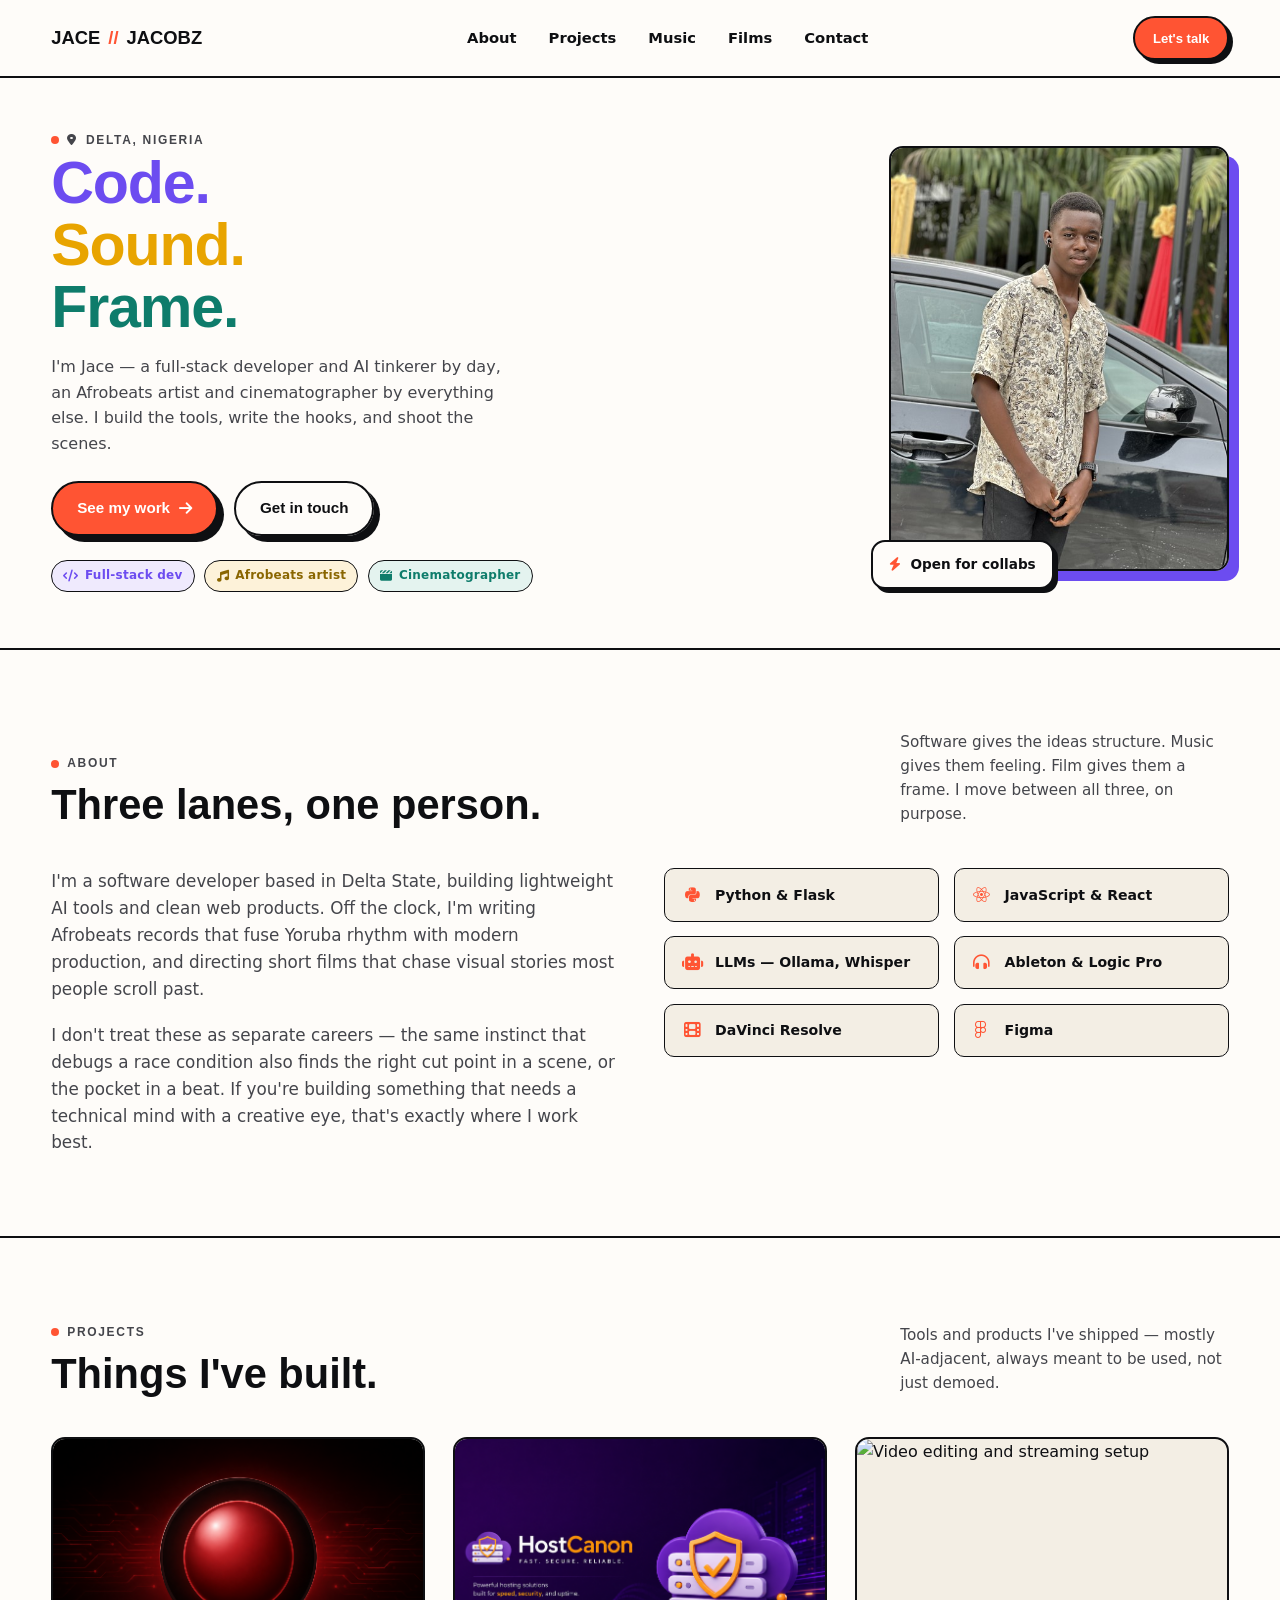
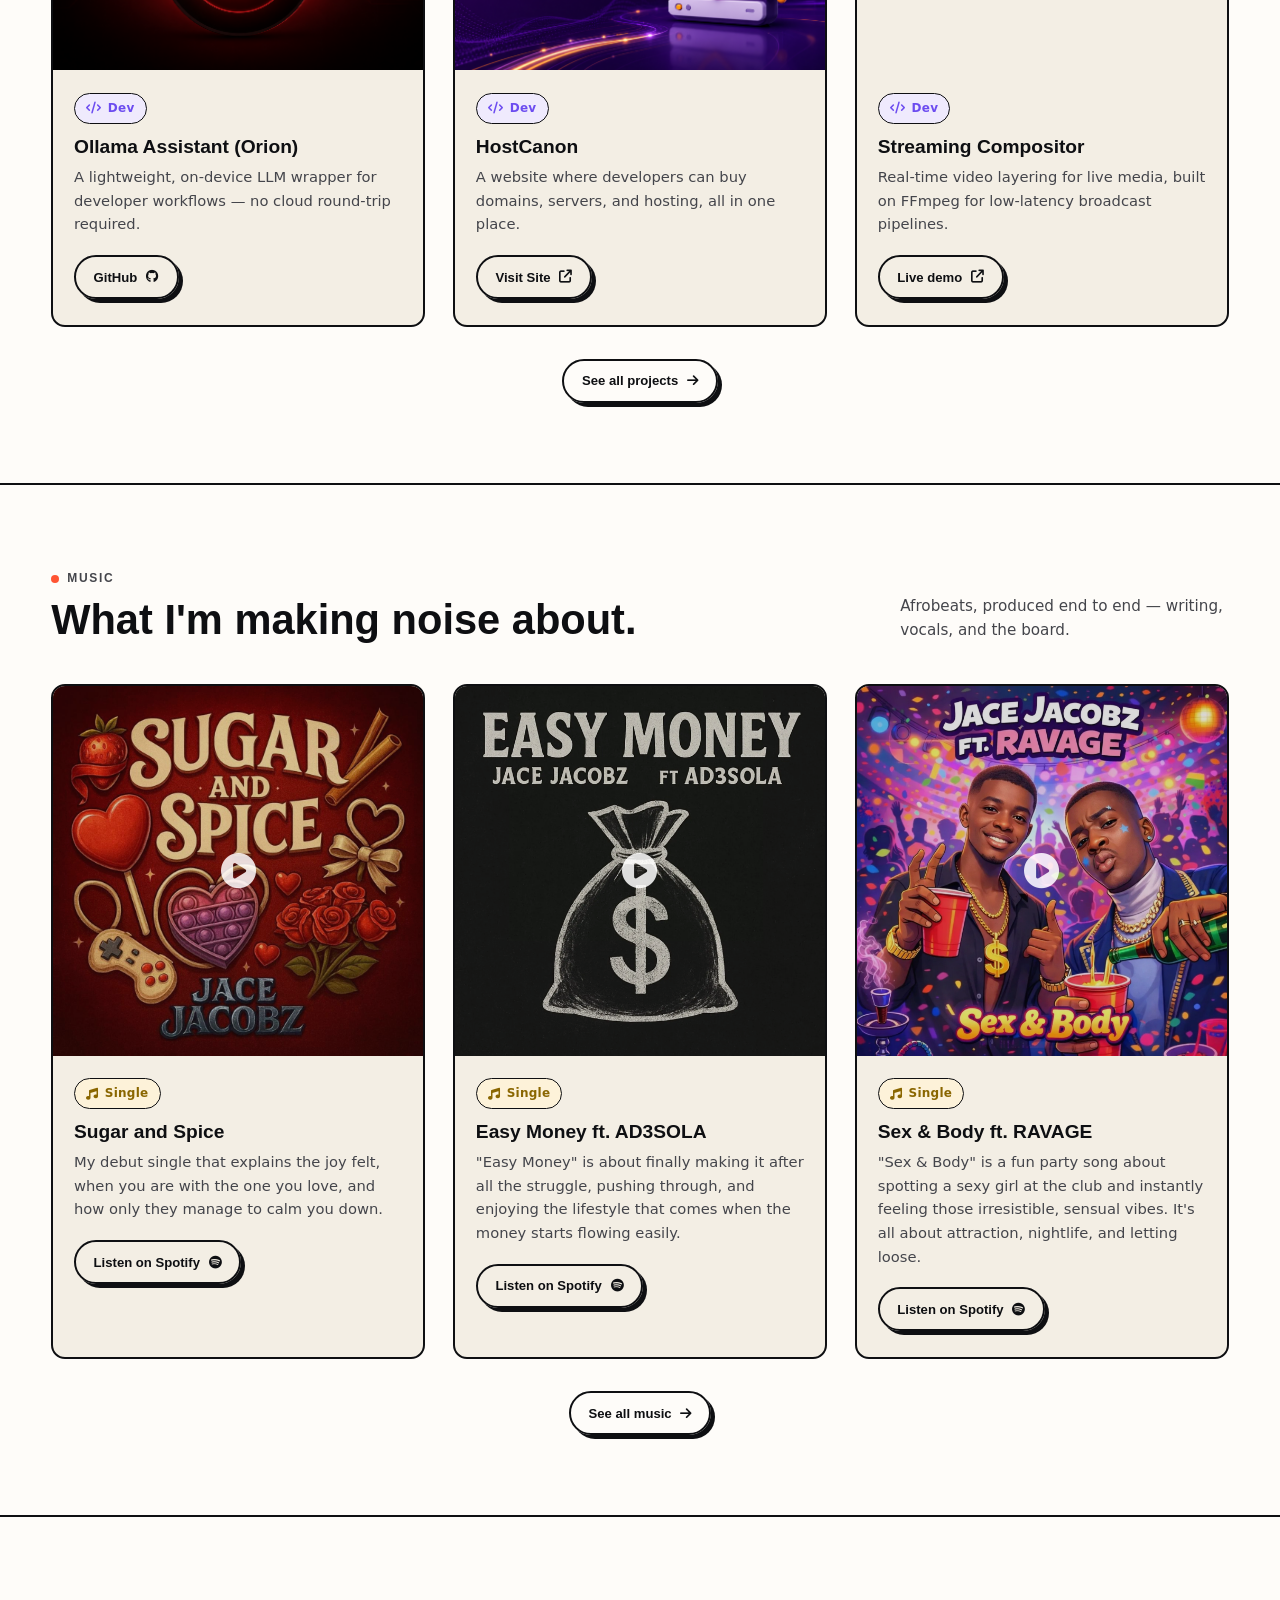
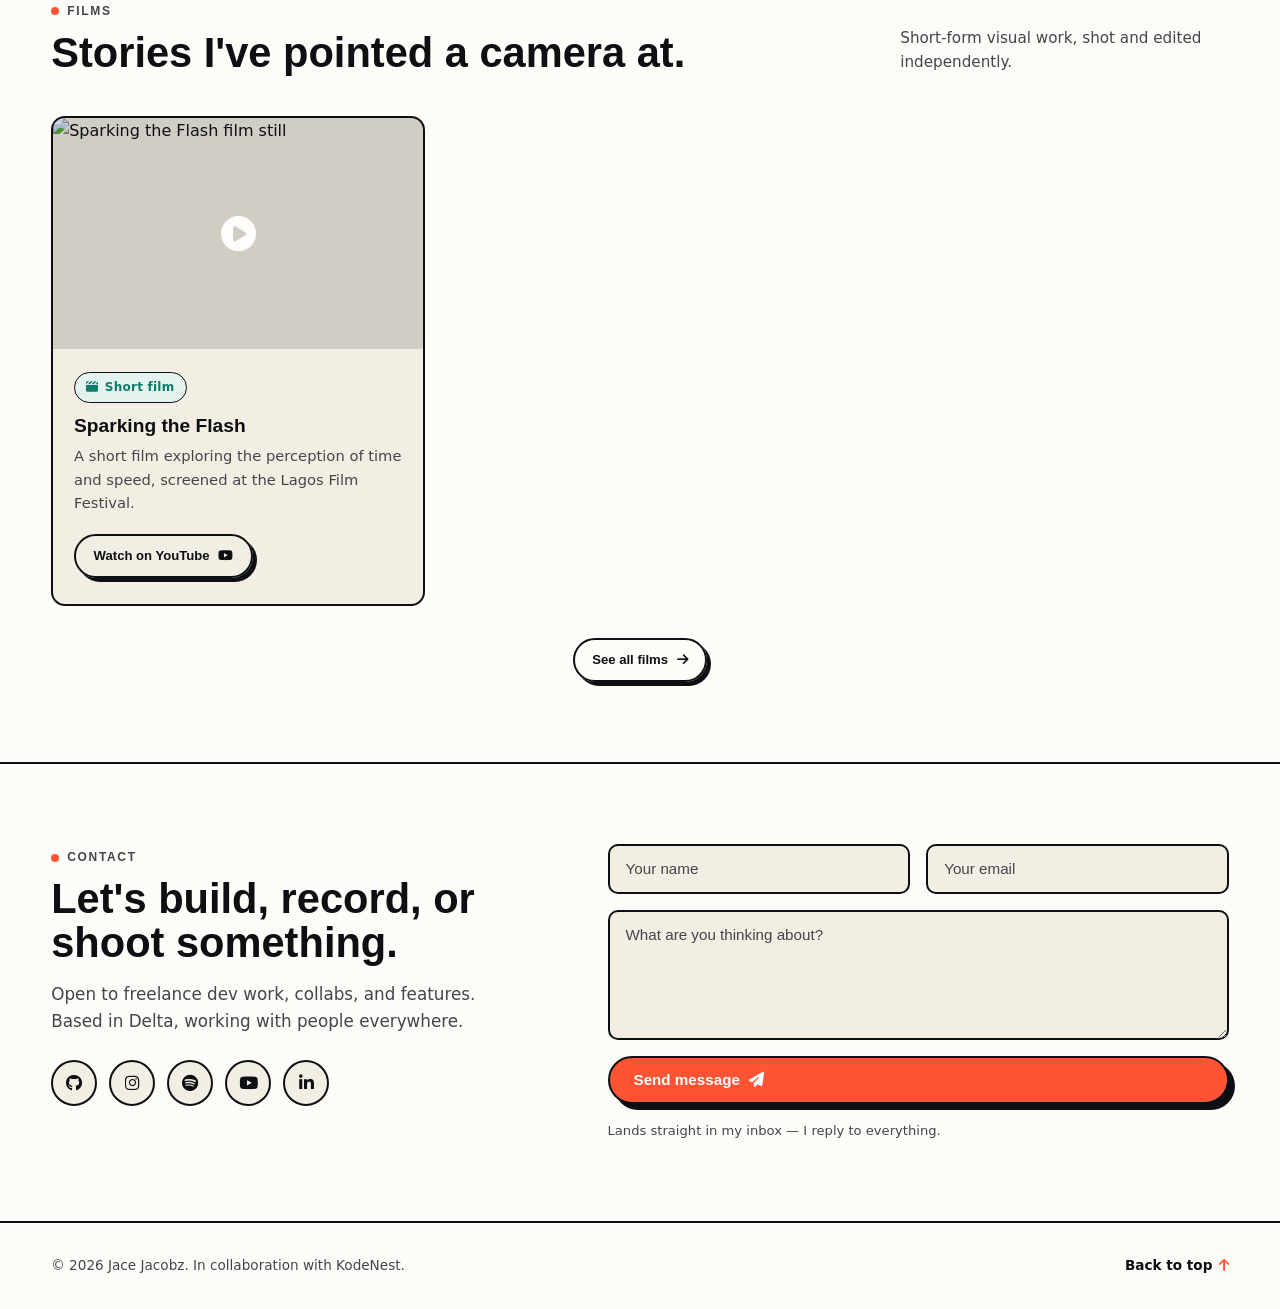
==== index.html @ 5fac1201 "Initial portfolio upload" ====
<!DOCTYPE html>
<html lang="en">
<head>
<meta charset="UTF-8">
<title>Jace Jacobz — Dev. Sound. Frame.</title>
<meta name="viewport" content="width=device-width, initial-scale=1">
<meta name="description" content="Jace Jacobz — full-stack developer, AI tinkerer, Afrobeats artist and cinematographer based in Delta, Nigeria.">

<!-- fav-icon -->
<link rel="shortcut icon" href="assets/images/fav-icon.png" type="image/x-icon">

<!-- Fonts: Clash Display (headlines) + Satoshi (body) — Fontshare -->
<link rel="preconnect" href="https://api.fontshare.com">
<link href="https://api.fontshare.com/v2/css?f[]=clash-display@600,500,700&f[]=satoshi@400,500,700,900&display=swap" rel="stylesheet">

<!-- Font Awesome -->
<link rel="stylesheet" href="https://cdnjs.cloudflare.com/ajax/libs/font-awesome/6.5.2/css/all.min.css">

<!-- Shared site styles -->
<link rel="stylesheet" href="assets/css/style.css">
</head>
<body id="top">

<!-- ============ HEADER ============ -->
<header class="site-header">
  <nav class="nav container">
    <a href="index.html#top" class="logo">JACE<span class="dot">//</span>JACOBZ</a>
    <ul class="nav-links" id="navLinks">
      <li><a href="index.html#about">About</a></li>
      <li><a href="projects.html">Projects</a></li>
      <li><a href="music.html">Music</a></li>
      <li><a href="films.html">Films</a></li>
      <li><a href="index.html#contact">Contact</a></li>
    </ul>
    <div class="nav-cta">
      <a href="index.html#contact" class="btn sm solid-coral">Let's talk</a>
      <button class="menu-toggle" id="menuToggle" aria-label="Toggle navigation" aria-expanded="false">
        <i class="fa-solid fa-bars"></i>
      </button>
    </div>
  </nav>
</header>

<!-- ============ HERO ============ -->
<section id="hero" class="hero">
  <div class="container hero-grid">
    <div class="hero-copy">
      <span class="eyebrow"><i class="fa-solid fa-location-dot"></i> Delta, Nigeria</span>
      <h1 class="hero-title">
        <span class="c1">Code.</span>
        <span class="c2">Sound.</span>
        <span class="c3">Frame.</span>
      </h1>
      <p class="hero-lede">
        I'm Jace — a full-stack developer and AI tinkerer by day, an Afrobeats
        artist and cinematographer by everything else. I build the tools,
        write the hooks, and shoot the scenes.
      </p>
      <div class="hero-actions">
        <a href="projects.html" class="btn solid-coral">See my work <i class="fa-solid fa-arrow-right"></i></a>
        <a href="index.html#contact" class="btn outline">Get in touch</a>
      </div>
      <div class="hero-chips">
        <span class="tag dev"><i class="fa-solid fa-code"></i> Full-stack dev</span>
        <span class="tag music"><i class="fa-solid fa-music"></i> Afrobeats artist</span>
        <span class="tag film"><i class="fa-solid fa-clapperboard"></i> Cinematographer</span>
      </div>
    </div>

    <div class="hero-visual">
      <div class="hero-photo-wrap">
        <img src="assets/images/Jace-Jacobz-Pro-shot.jfif" alt="Portrait of Jace Jacobz">
      </div>
      <div class="hero-badge"><i class="fa-solid fa-bolt"></i> Open for collabs</div>
    </div>
  </div>
</section>

<!-- ============ ABOUT ============ -->
<section id="about" class="section">
  <div class="container">
    <div class="section-head">
      <div>
        <span class="eyebrow">About</span>
        <h2 class="section-title">Three lanes, one person.</h2>
      </div>
      <p class="section-note">Software gives the ideas structure. Music gives them feeling. Film gives them a frame. I move between all three, on purpose.</p>
    </div>

    <div class="about-grid">
      <div class="about-text">
        <p>I'm a software developer based in Delta State, building lightweight AI tools and clean web products. Off the clock, I'm writing Afrobeats records that fuse Yoruba rhythm with modern production, and directing short films that chase visual stories most people scroll past.</p>
        <p>I don't treat these as separate careers — the same instinct that debugs a race condition also finds the right cut point in a scene, or the pocket in a beat. If you're building something that needs a technical mind with a creative eye, that's exactly where I work best.</p>
      </div>

      <div class="skills-grid">
        <div class="skill-chip"><i class="fa-brands fa-python"></i> Python &amp; Flask</div>
        <div class="skill-chip"><i class="fa-brands fa-react"></i> JavaScript &amp; React</div>
        <div class="skill-chip"><i class="fa-solid fa-robot"></i> LLMs — Ollama, Whisper</div>
        <div class="skill-chip"><i class="fa-solid fa-headphones-simple"></i> Ableton &amp; Logic Pro</div>
        <div class="skill-chip"><i class="fa-solid fa-film"></i> DaVinci Resolve</div>
        <div class="skill-chip"><i class="fa-brands fa-figma"></i> Figma</div>
      </div>
    </div>
  </div>
</section>

<!-- ============ PROJECTS (teaser — full list lives on projects.html) ============ -->
<section id="projects" class="section project">
  <div class="container">
    <div class="section-head">
      <div>
        <span class="eyebrow">Projects</span>
        <h2 class="section-title">Things I've built.</h2>
      </div>
      <p class="section-note">Tools and products I've shipped — mostly AI-adjacent, always meant to be used, not just demoed.</p>
    </div>

    <!-- Only the 3 most relevant projects show here. Add new work to
         projects.html — this teaser stays capped at 3 on purpose so the
         homepage never grows long as the full list does. -->
    <div class="cards-grid">
      <div class="card">
        <div class="card-media">
          <img src="assets/images/ORION.png" alt="Laptop showing code editor">
        </div>
        <div class="card-body">
          <span class="tag dev"><i class="fa-solid fa-code"></i> Dev</span>
          <h3>Ollama Assistant (Orion)</h3>
          <p>A lightweight, on-device LLM wrapper for developer workflows — no cloud round-trip required.</p>
          <a href="https://github.com/yourrepo/ollama-assistant" class="btn sm outline">GitHub <i class="fa-brands fa-github"></i></a>
        </div>
      </div>

      <div class="card">
        <div class="card-media">
          <img src="assets/images/Hostcanon.png" alt="HostCanon website">
        </div>
        <div class="card-body">
          <span class="tag dev"><i class="fa-solid fa-code"></i> Dev</span>
          <h3>HostCanon</h3>
          <p>A website where developers can buy domains, servers, and hosting, all in one place.</p>
          <a href="https://www.hostcanon.com/" class="btn sm outline">Visit Site <i class="fa-solid fa-arrow-up-right-from-square"></i></a>
        </div>
      </div>

      <div class="card">
        <div class="card-media">
          <img src="https://images.unsplash.com/photo-1550745165-9bc0b252726f?auto=format&fit=crop&w=800&q=80" alt="Video editing and streaming setup">
        </div>
        <div class="card-body">
          <span class="tag dev"><i class="fa-solid fa-code"></i> Dev</span>
          <h3>Streaming Compositor</h3>
          <p>Real-time video layering for live media, built on FFmpeg for low-latency broadcast pipelines.</p>
          <a href="#" class="btn sm outline">Live demo <i class="fa-solid fa-arrow-up-right-from-square"></i></a>
        </div>
      </div>
    </div>

    <div class="section-more">
      <a href="projects.html" class="btn sm outline">See all projects <i class="fa-solid fa-arrow-right"></i></a>
    </div>
  </div>
</section>

<!-- ============ MUSIC (teaser — full list lives on music.html) ============ -->
<section id="music" class="section music">
  <div class="container">
    <div class="section-head">
      <div>
        <span class="eyebrow">Music</span>
        <h2 class="section-title">What I'm making noise about.</h2>
      </div>
      <p class="section-note">Afrobeats, produced end to end — writing, vocals, and the board.</p>
    </div>

    <div class="cards-grid">
      <div class="card">
        <div class="card-media">
          <img src="assets/images/sugar-and-spice.jpg" alt="Sugar and Spice single artwork">
          <div class="card-play"><i class="fa-solid fa-circle-play"></i></div>
        </div>
        <div class="card-body">
          <span class="tag music"><i class="fa-solid fa-music"></i> Single</span>
          <h3>Sugar and Spice</h3>
          <p>My debut single that explains the joy felt, when you are with the one you love, and how only they manage to calm you down.</p>
          <a href="https://open.spotify.com/track/6EVxZdwl1xy4vWzZKZlVXa" class="btn sm outline">Listen on Spotify <i class="fa-brands fa-spotify"></i></a>
        </div>
      </div>

      <div class="card">
        <div class="card-media">
          <img src="assets/images/Easy-Money.webp" alt="Easy Money single artwork">
          <div class="card-play"><i class="fa-solid fa-circle-play"></i></div>
        </div>
        <div class="card-body">
          <span class="tag music"><i class="fa-solid fa-music"></i> Single</span>
          <h3>Easy Money ft. AD3SOLA</h3>
          <p>"Easy Money" is about finally making it after all the struggle, pushing through, and enjoying the lifestyle that comes when the money starts flowing easily.</p>
          <a href="https://open.spotify.com/track/0xLOBSj4Y305qn7mlrOwvb" class="btn sm outline">Listen on Spotify <i class="fa-brands fa-spotify"></i></a>
        </div>
      </div>

      <div class="card">
        <div class="card-media">
          <img src="assets/images/sex&body.webp" alt="Sex & Body single artwork">
          <div class="card-play"><i class="fa-solid fa-circle-play"></i></div>
        </div>
        <div class="card-body">
          <span class="tag music"><i class="fa-solid fa-music"></i> Single</span>
          <h3>Sex & Body ft. RAVAGE</h3>
          <p>"Sex & Body" is a fun party song about spotting a sexy girl at the club and instantly feeling those irresistible, sensual vibes. It's all about attraction, nightlife, and letting loose.</p>
          <a href="https://open.spotify.com/track/5dvdo11nixonfD4e5Ea9B6" class="btn sm outline">Listen on Spotify <i class="fa-brands fa-spotify"></i></a>
        </div>
      </div>
    </div>

    <div class="section-more">
      <a href="music.html" class="btn sm outline">See all music <i class="fa-solid fa-arrow-right"></i></a>
    </div>
  </div>
</section>

<!-- ============ FILMS (teaser — full list lives on films.html) ============ -->
<section id="films" class="section films">
  <div class="container">
    <div class="section-head">
      <div>
        <span class="eyebrow">Films</span>
        <h2 class="section-title">Stories I've pointed a camera at.</h2>
      </div>
      <p class="section-note">Short-form visual work, shot and edited independently.</p>
    </div>

    <div class="cards-grid">
      <div class="card">
        <div class="card-media">
          <img src="https://images.unsplash.com/photo-1478720568477-152d9b164e26?auto=format&fit=crop&w=800&q=80" alt="Sparking the Flash film still">
          <div class="card-play"><i class="fa-solid fa-circle-play"></i></div>
        </div>
        <div class="card-body">
          <span class="tag film"><i class="fa-solid fa-clapperboard"></i> Short film</span>
          <h3>Sparking the Flash</h3>
          <p>A short film exploring the perception of time and speed, screened at the Lagos Film Festival.</p>
          <a href="https://www.youtube.com/" class="btn sm outline">Watch on YouTube <i class="fa-brands fa-youtube"></i></a>
        </div>
      </div>
    </div>

    <div class="section-more">
      <a href="films.html" class="btn sm outline">See all films <i class="fa-solid fa-arrow-right"></i></a>
    </div>
  </div>
</section>

<!-- ============ CONTACT ============ -->
<section id="contact" class="section">
  <div class="container contact-grid">
    <div class="contact-info">
      <span class="eyebrow">Contact</span>
      <h2 class="section-title" style="margin-bottom:1rem;">Let's build, record, or shoot something.</h2>
      <p>Open to freelance dev work, collabs, and features. Based in Delta, working with people everywhere.</p>
      <div class="social-row">
        <a href="https://github.com/JaceJacobz" class="social-btn" aria-label="GitHub"><i class="fa-brands fa-github"></i></a>
        <a href="https://instagram.com/jace.jacobz?igsi=MTg0dHZlNXdodzVzcw==" class="social-btn" aria-label="Instagram"><i class="fa-brands fa-instagram"></i></a>
        <a href="https://open.spotify.com/artist/1dXIuXxO2EBXhNMmqf7gLY" class="social-btn" aria-label="Spotify"><i class="fa-brands fa-spotify"></i></a>
        <a href="https://www.youtube.com/@jacejacobz?si=zRm6_VZC7M4esExl" class="social-btn" aria-label="YouTube"><i class="fa-brands fa-youtube"></i></a>
        <a href="https://www.linkedin.com/in/jacejacobz" class="social-btn" aria-label="LinkedIn"><i class="fa-brands fa-linkedin-in"></i></a>
      </div>
    </div>

    <form id="contact-form" action="https://formspree.io/f/xyzabc" method="POST">
      <div class="form-row">
        <input type="text" name="name" placeholder="Your name" required>
        <input type="email" name="email" placeholder="Your email" required>
      </div>
      <textarea name="message" placeholder="What are you thinking about?" required></textarea>
      <button type="submit" class="btn solid-coral">Send message <i class="fa-solid fa-paper-plane"></i></button>
      <p class="form-note">Lands straight in my inbox — I reply to everything.</p>
    </form>
  </div>
</section>

<!-- ============ FOOTER ============ -->
<footer class="footer">
  <div class="container footer-row">
    <p>&copy; 2026 Jace Jacobz. In collaboration with KodeNest.</p>
    <a href="index.html#top" class="back-to-top">Back to top <i class="fa-solid fa-arrow-up"></i></a>
  </div>
</footer>

<!-- Shared site script: mobile nav, active-page nav highlight,
     scroll reveal, and the music/film play-icon click-through -->
<script src="assets/js/main.js"></script>
</body>
</html>
---- assets/css/style.css ----
/* ==========================================================
   TOKENS
   All colors, spacing, and shadow values live here so every
   page (and every component) stays visually consistent.
========================================================== */
:root{
  --paper:#FEFCF9;
  --paper-dim:#F3EEE4;
  --ink:#0E0F12;
  --ink-soft:#44454B;
  --line:rgba(14,15,18,.16);

  --code:#6C4CF0;   /* dev pillar   — purple */
  --code-tint:#EFEAFD;
  --sound:#E8A400;  /* music pillar — amber  */
  --sound-tint:#FDF2D9;
  --frame:#0E7C6B;  /* film pillar  — teal   */
  --frame-tint:#E4F3EF;
  --coral:#FF5433;  /* primary CTA  — coral  */

  --radius:14px;
  --pop: 6px 6px 0 var(--ink);
  --pop-sm: 4px 4px 0 var(--ink);
}
*,*::before,*::after{ box-sizing:border-box; }
html{ scroll-behavior:smooth; }
body{
  margin:0;
  background:var(--paper);
  color:var(--ink);
  font-family:'Satoshi', system-ui, -apple-system, "Segoe UI", Roboto, sans-serif;
  line-height:1.6;
  -webkit-font-smoothing:antialiased;
}
h1,h2,h3,h4{ font-family:'Clash Display', 'Satoshi', sans-serif; line-height:1.05; margin:0; }
p{ margin:0; color:var(--ink-soft); }
a{ color:inherit; text-decoration:none; }
img{ max-width:100%; display:block; }
.container{ width:92%; max-width:1180px; margin:0 auto; }
section{ scroll-margin-top:84px; }

::selection{ background:var(--coral); color:#fff; }

@media (prefers-reduced-motion: reduce){
  html{ scroll-behavior:auto; }
  *{ animation:none !important; transition:none !important; }
}

/* eyebrow / label style used across sections */
.eyebrow{
  display:inline-flex; align-items:center; gap:.5rem;
  font-family:'Satoshi',sans-serif; font-weight:700;
  font-size:.75rem; letter-spacing:.14em; text-transform:uppercase;
  color:var(--ink-soft);
}
.eyebrow::before{
  content:''; width:8px; height:8px; border-radius:50%; background:var(--coral);
}

/* pill tags — color follows pillar (dev = purple, music = amber, film = teal) */
.tag{
  display:inline-flex; align-items:center; gap:.4rem;
  padding:.32rem .7rem; border-radius:999px;
  font-size:.75rem; font-weight:700; letter-spacing:.02em;
  border:1.5px solid var(--ink);
}
.tag.dev{ background:var(--code-tint); color:var(--code); }
.tag.music{ background:var(--sound-tint); color:#8a6600; }
.tag.film{ background:var(--frame-tint); color:var(--frame); }

/* buttons */
.btn{
  display:inline-flex; align-items:center; gap:.55rem;
  padding:.85rem 1.5rem;
  font-family:'Satoshi',sans-serif; font-weight:700; font-size:.95rem;
  border-radius:999px; border:2px solid var(--ink);
  background:var(--ink); color:var(--paper);
  box-shadow:var(--pop);
  transition:transform .15s ease, box-shadow .15s ease;
  cursor:pointer;
}
.btn:hover{ transform:translate(-3px,-3px); box-shadow:9px 9px 0 var(--ink); }
.btn:active{ transform:translate(0,0); box-shadow:2px 2px 0 var(--ink); }
.btn.solid-coral{ background:var(--coral); border-color:var(--ink); color:#fff; }
.btn.outline{ background:transparent; color:var(--ink); }
.btn.sm{ padding:.6rem 1.1rem; font-size:.82rem; box-shadow:var(--pop-sm); }
.btn.sm:hover{ box-shadow:7px 7px 0 var(--ink); }

/* ==========================================================
   HEADER / NAV
========================================================== */
.site-header{
  position:sticky; top:0; z-index:50;
  background:var(--paper);
  border-bottom:2px solid var(--ink);
}
.nav{
  display:flex; align-items:center; justify-content:space-between;
  padding:1rem 0;
}
.logo{
  font-family:'Clash Display',sans-serif; font-weight:700; font-size:1.15rem;
  display:flex; align-items:center; gap:.5rem;
}
.logo .dot{ display:inline-block; color:var(--coral); transition:transform .3s ease; }
.logo:hover .dot{ transform:rotate(90deg); }
.nav-links{
  list-style:none; display:flex; gap:2rem; margin:0; padding:0;
}
.nav-links a{
  font-weight:600; font-size:.92rem; position:relative; padding:.25rem 0;
}
.nav-links a::after{
  content:''; position:absolute; left:0; bottom:-2px; width:0; height:2px;
  background:var(--coral); transition:width .2s ease;
}
.nav-links a:hover::after,
.nav-links a.active::after{ width:100%; }
.nav-cta{ display:flex; align-items:center; gap:1rem; }
.menu-toggle{
  display:none; background:none; border:2px solid var(--ink); border-radius:8px;
  width:42px; height:42px; align-items:center; justify-content:center; font-size:1.1rem;
  cursor:pointer;
}

@media (max-width:860px){
  .nav-links{
    position:absolute; top:100%; left:0; right:0;
    flex-direction:column; gap:0;
    background:var(--paper); border-bottom:2px solid var(--ink);
    max-height:0; overflow:hidden; transition:max-height .3s ease;
  }
  .nav-links.open{ max-height:400px; }
  .nav-links li{ border-top:1px solid var(--line); }
  .nav-links a{ display:block; padding:1rem 6%; }
  .nav-links a::after{ display:none; }
  .menu-toggle{ display:flex; }
  .nav-cta .btn.sm{ display:none; }
}

/* ==========================================================
   HERO (homepage only)
========================================================== */
.hero{ padding:3rem 0 3.5rem; overflow:hidden; }
.hero-grid{
  display:grid; grid-template-columns:1.15fr .85fr; gap:3rem; align-items:center;
}
.hero-title{
  font-size:clamp(2.3rem,5.4vw,3.7rem); font-weight:600; letter-spacing:-.02em;
}
.hero-title span{ display:block; }
.hero-title .c1{ color:var(--code); }
.hero-title .c2{ color:var(--sound); }
.hero-title .c3{ color:var(--frame); }
.hero-lede{
  margin-top:1rem; font-size:1rem; max-width:46ch; color:var(--ink-soft);
}
.hero-actions{ margin-top:1.5rem; display:flex; flex-wrap:wrap; gap:1rem; }
.hero-chips{ margin-top:1.5rem; display:flex; flex-wrap:wrap; gap:.6rem; }

.hero-visual{ position:relative; max-width:340px; margin-left:auto; }
.hero-photo-wrap{
  position:relative; border-radius:var(--radius); overflow:hidden;
  border:2.5px solid var(--ink); box-shadow:10px 10px 0 var(--code);
  aspect-ratio:4/5;
}
.hero-photo-wrap img{ width:100%; height:100%; object-fit:cover; }
.hero-badge{
  position:absolute; bottom:-18px; left:-18px;
  background:var(--paper); border:2px solid var(--ink); border-radius:var(--radius);
  padding:.75rem 1rem; box-shadow:var(--pop-sm);
  display:flex; align-items:center; gap:.6rem; font-weight:700; font-size:.85rem;
}
.hero-badge i{ color:var(--coral); }

@media (max-width:860px){
  .hero{ padding:2.5rem 0 3rem; }
  .hero-grid{ grid-template-columns:1fr; gap:2rem; }
  .hero-visual{ max-width:260px; margin:0 auto; }
  .hero-photo-wrap{ box-shadow:6px 6px 0 var(--code); }
  .hero-badge{ left:8px; bottom:-14px; padding:.6rem .85rem; font-size:.78rem; gap:.45rem; }
}

/* ==========================================================
   PAGE HERO (dedicated pages: projects / music / films)
   A lighter-weight intro block instead of the full homepage hero.
========================================================== */
.page-hero{ padding:3rem 0 1rem; }
.back-link{
  display:inline-flex; align-items:center; gap:.5rem;
  font-weight:700; font-size:.85rem; margin-bottom:1.5rem;
}
.back-link i{ color:var(--coral); }
.back-link:hover{ text-decoration:underline; }
.page-hero .section-title{ margin-top:.5rem; max-width:20ch; }
.page-hero .section-note{ margin-top:.75rem; max-width:50ch; font-size:1rem; }

/* ==========================================================
   SECTION SHELL
========================================================== */
.section{ padding:5rem 0; border-top:2px solid var(--ink); }
.section-head{
  display:flex; justify-content:space-between; align-items:flex-end; gap:1.5rem;
  margin-bottom:2.6rem; flex-wrap:wrap;
}
.section-title{ font-size:clamp(1.9rem,3.6vw,2.6rem); margin-top:.5rem; }
.section-note{ max-width:34ch; color:var(--ink-soft); font-size:.95rem; }

/* ==========================================================
   ABOUT (homepage only)
========================================================== */
.about-grid{
  display:grid; grid-template-columns:1fr 1fr; gap:3rem; align-items:start;
}
.about-text p{ font-size:1.05rem; margin-bottom:1.2rem; }
.about-text p:last-child{ margin-bottom:0; }
.skills-grid{
  display:grid; grid-template-columns:repeat(2,1fr); gap:.9rem;
}
.skill-chip{
  display:flex; align-items:center; gap:.75rem;
  padding:.9rem 1rem; border:1.5px solid var(--ink); border-radius:10px;
  background:var(--paper-dim); font-weight:600; font-size:.88rem;
}
.skill-chip i{ font-size:1.05rem; width:22px; text-align:center; color:var(--coral); }

@media (max-width:760px){
  .about-grid{ grid-template-columns:1fr; }
  .skills-grid{ grid-template-columns:1fr 1fr; }
}

/* ==========================================================
   CARDS (projects / music / films share this)
========================================================== */
.cards-grid{
  display:grid; gap:1.75rem;
  grid-template-columns:repeat(3,minmax(0,1fr));
}

/* wrapper for the "See all X" link under a homepage teaser grid */
.section-more{
  display:flex;
  justify-content:center;
  margin-top:2rem;
}

@media (max-width:900px){
  .cards-grid{ grid-template-columns:repeat(2,minmax(0,1fr)); }
}

@media (max-width:600px){
  .cards-grid{ grid-template-columns:1fr; }
}
.card{
  border:2px solid var(--ink); border-radius:var(--radius);
  background:var(--paper-dim); overflow:hidden;
  transition:transform .2s ease, box-shadow .2s ease;
}
.card:hover{ transform:translate(-4px,-4px); }
.card-media{ position:relative; aspect-ratio:16/10; overflow:hidden; }
.card-media img{ width:100%; height:100%; object-fit:cover; transition:transform .4s ease; }
.card:hover .card-media img{ transform:scale(1.05); }
.card-play{
  position:absolute; inset:0; display:flex; align-items:center; justify-content:center;
  background:rgba(21,22,26,.18); opacity:.85; transition:opacity .2s ease;
}
.card:hover .card-play{ opacity:1; }
.card-play i{
  font-size:2.2rem; color:#fff;
}
.card-body{ padding:1.4rem 1.3rem 1.6rem; }
.card-body .tag{ margin-bottom:.8rem; }
.card-body h3{ font-size:1.2rem; margin-bottom:.5rem; }
.card-body p{ font-size:.92rem; margin-bottom:1.2rem; }

.project .card{ box-shadow:none; }
.project .card:hover{ box-shadow:var(--pop-sm); }
.music .card:hover{ box-shadow:6px 6px 0 var(--sound); }
.films .card:hover{ box-shadow:6px 6px 0 var(--frame); }

/* cover art reads better as a square than a cropped landscape */
.music .card-media{ aspect-ratio:1/1; }

/* the play icon needs to be visible without a hover state for touch devices */
.music .card-media, .films .card-media{ cursor:pointer; }

/* staggered reveal so cards in a row don't all pop in at once */
.cards-grid .card:nth-child(3n+1){ transition-delay:.05s; }
.cards-grid .card:nth-child(3n+2){ transition-delay:.16s; }
.cards-grid .card:nth-child(3n+3){ transition-delay:.27s; }

/* ==========================================================
   CONTACT (homepage only)
========================================================== */
.contact-grid{
  display:grid; grid-template-columns:.9fr 1.1fr; gap:3rem; align-items:start;
}
.contact-info p{ font-size:1.05rem; margin-bottom:1.6rem; max-width:40ch; }
.social-row{ display:flex; flex-wrap:wrap; gap:.75rem; }
.social-btn{
  width:46px; height:46px; border:2px solid var(--ink); border-radius:50%;
  display:flex; align-items:center; justify-content:center; font-size:1.05rem;
  background:var(--paper-dim); transition:transform .15s ease, background .15s ease;
}
.social-btn:hover{ transform:translateY(-3px); background:var(--coral); color:#fff; }

form{ display:flex; flex-direction:column; gap:1rem; }
.form-row{ display:grid; grid-template-columns:1fr 1fr; gap:1rem; }
form input, form textarea{
  width:100%; padding:.9rem 1rem; font-family:'Satoshi',sans-serif; font-size:.95rem;
  background:var(--paper-dim); border:2px solid var(--ink); border-radius:10px; color:var(--ink);
}
form input::placeholder, form textarea::placeholder{ color:var(--ink-soft); }
form input:focus, form textarea:focus{ outline:3px solid var(--code); outline-offset:1px; }
form textarea{ resize:vertical; min-height:130px; }
.form-note{ font-size:.82rem; color:var(--ink-soft); }

@media (max-width:760px){
  .contact-grid{ grid-template-columns:1fr; }
  .form-row{ grid-template-columns:1fr; }
}

/* ==========================================================
   FOOTER
========================================================== */
.footer{
  border-top:2px solid var(--ink); padding:2rem 0;
}
.footer-row{
  display:flex; justify-content:space-between; align-items:center; flex-wrap:wrap; gap:1rem;
}
.footer p{ font-size:.85rem; }
.back-to-top{
  display:flex; align-items:center; gap:.4rem; font-weight:700; font-size:.85rem;
}
.back-to-top i{ color:var(--coral); }

/* ==========================================================
   MOTION / SCROLL REVEAL
========================================================== */
@keyframes fadeUp{
  from{ opacity:0; transform:translateY(22px); }
  to{ opacity:1; transform:translateY(0); }
}
@keyframes floatBadge{
  0%,100%{ transform:translateY(0); }
  50%{ transform:translateY(-6px); }
}

/* hero plays on page load, staggered (homepage only) */
.hero-copy > *{ opacity:0; animation:fadeUp .7s ease forwards; }
.hero-copy .eyebrow{ animation-delay:.05s; }
.hero-copy .hero-title{ animation-delay:.16s; }
.hero-copy .hero-lede{ animation-delay:.3s; }
.hero-copy .hero-actions{ animation-delay:.42s; }
.hero-copy .hero-chips{ animation-delay:.54s; }
.hero-visual{ opacity:0; animation:fadeUp .8s ease forwards; animation-delay:.22s; }
.hero-badge{ animation:floatBadge 3.2s ease-in-out 1.2s infinite; }

/* dedicated pages fade their intro in the same way, minus the photo */
.page-hero > .container > *{ opacity:0; animation:fadeUp .7s ease forwards; }
.page-hero .back-link{ animation-delay:.02s; }
.page-hero .eyebrow{ animation-delay:.08s; }
.page-hero .section-title{ animation-delay:.16s; }
.page-hero .section-note{ animation-delay:.26s; }

/* everything below the fold fades/rises in as it enters view */
.reveal{
  opacity:0; transform:translateY(28px);
  transition:opacity .7s cubic-bezier(.2,.7,.2,1), transform .7s cubic-bezier(.2,.7,.2,1);
}
.reveal.in-view{ opacity:1; transform:translateY(0); }
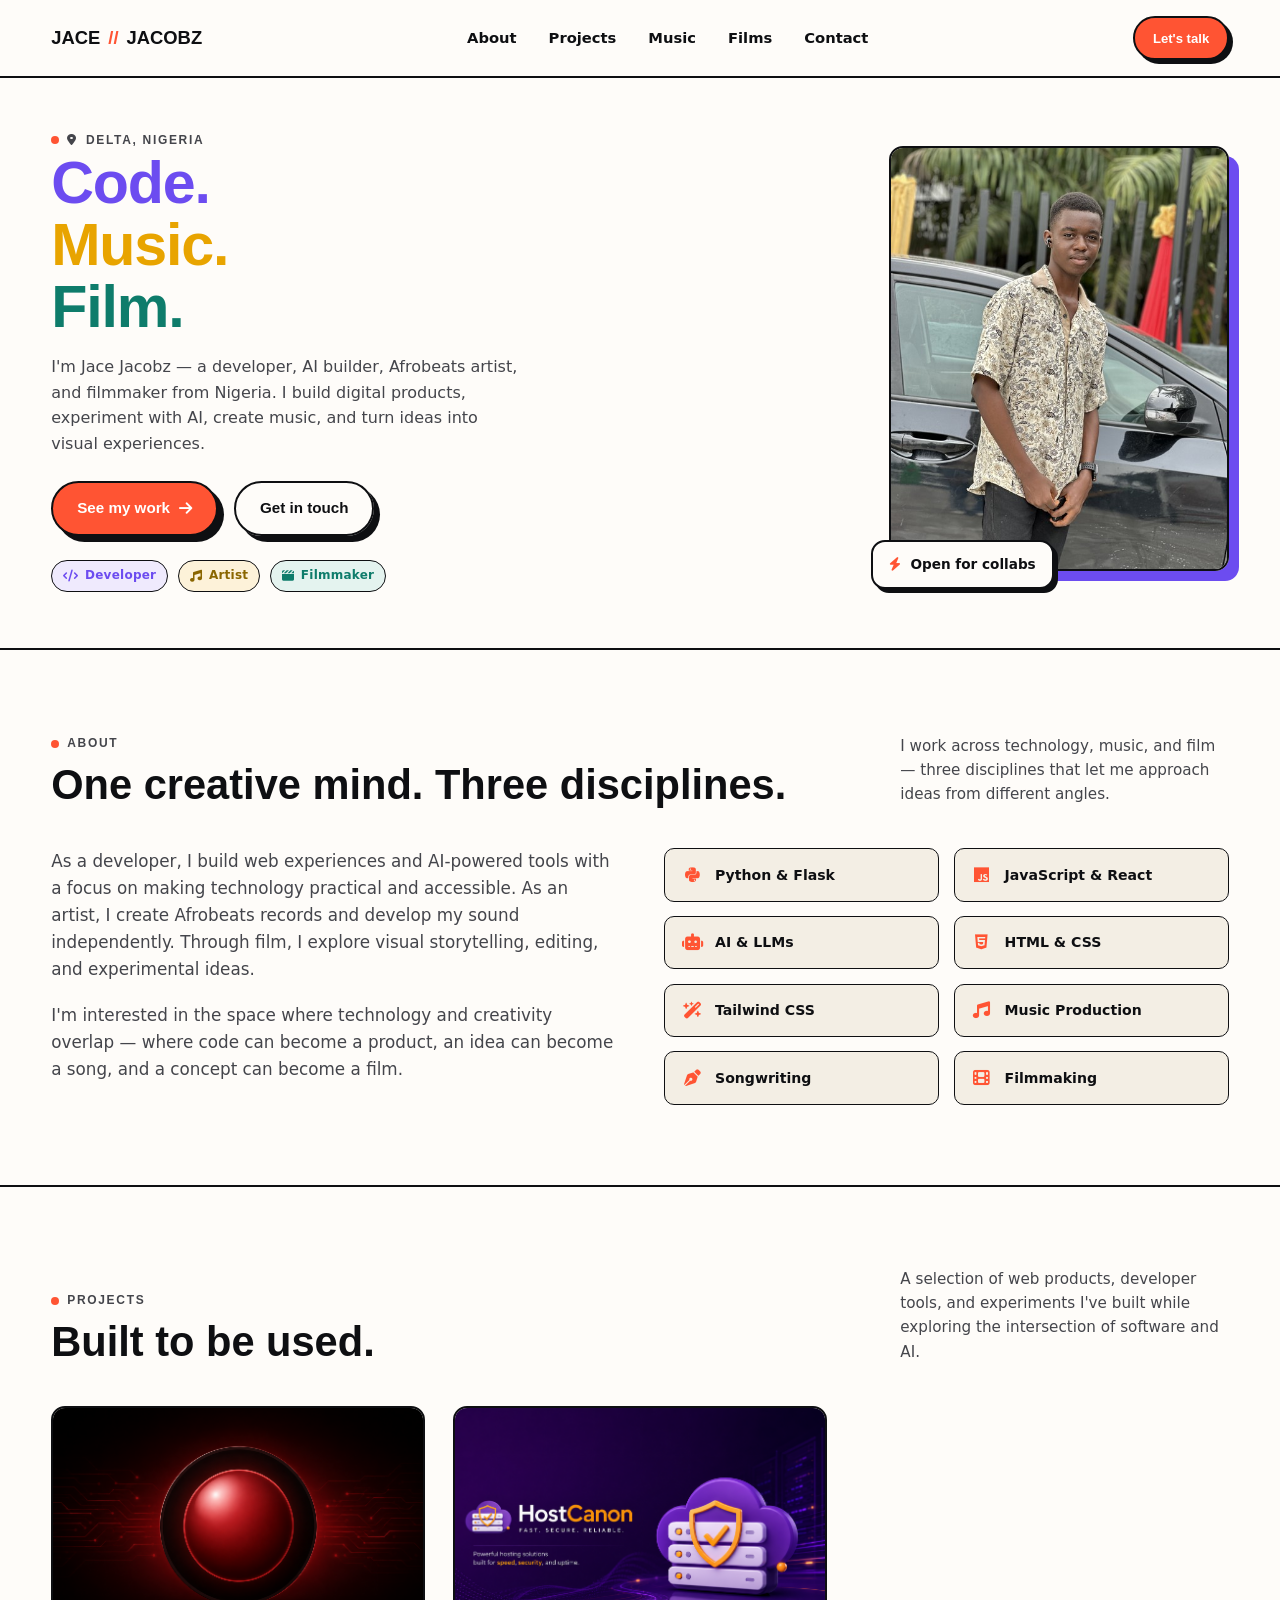
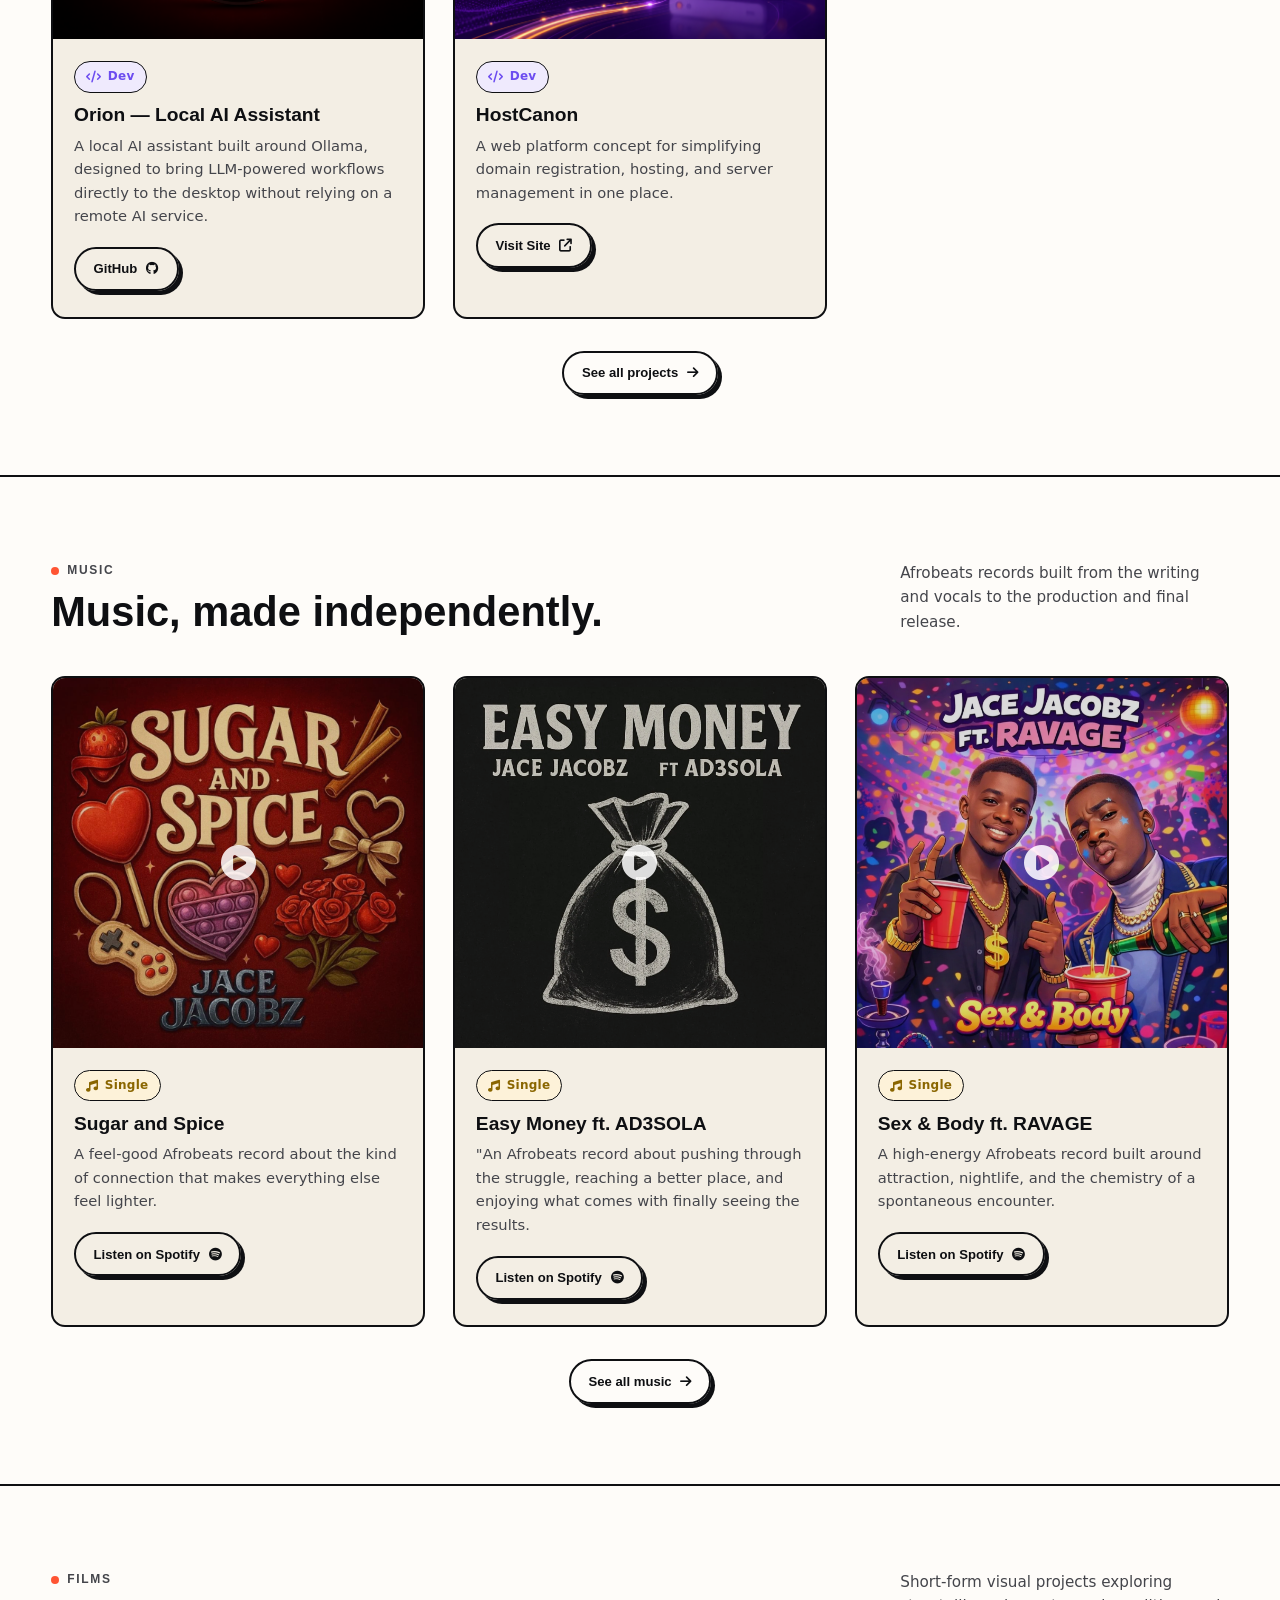
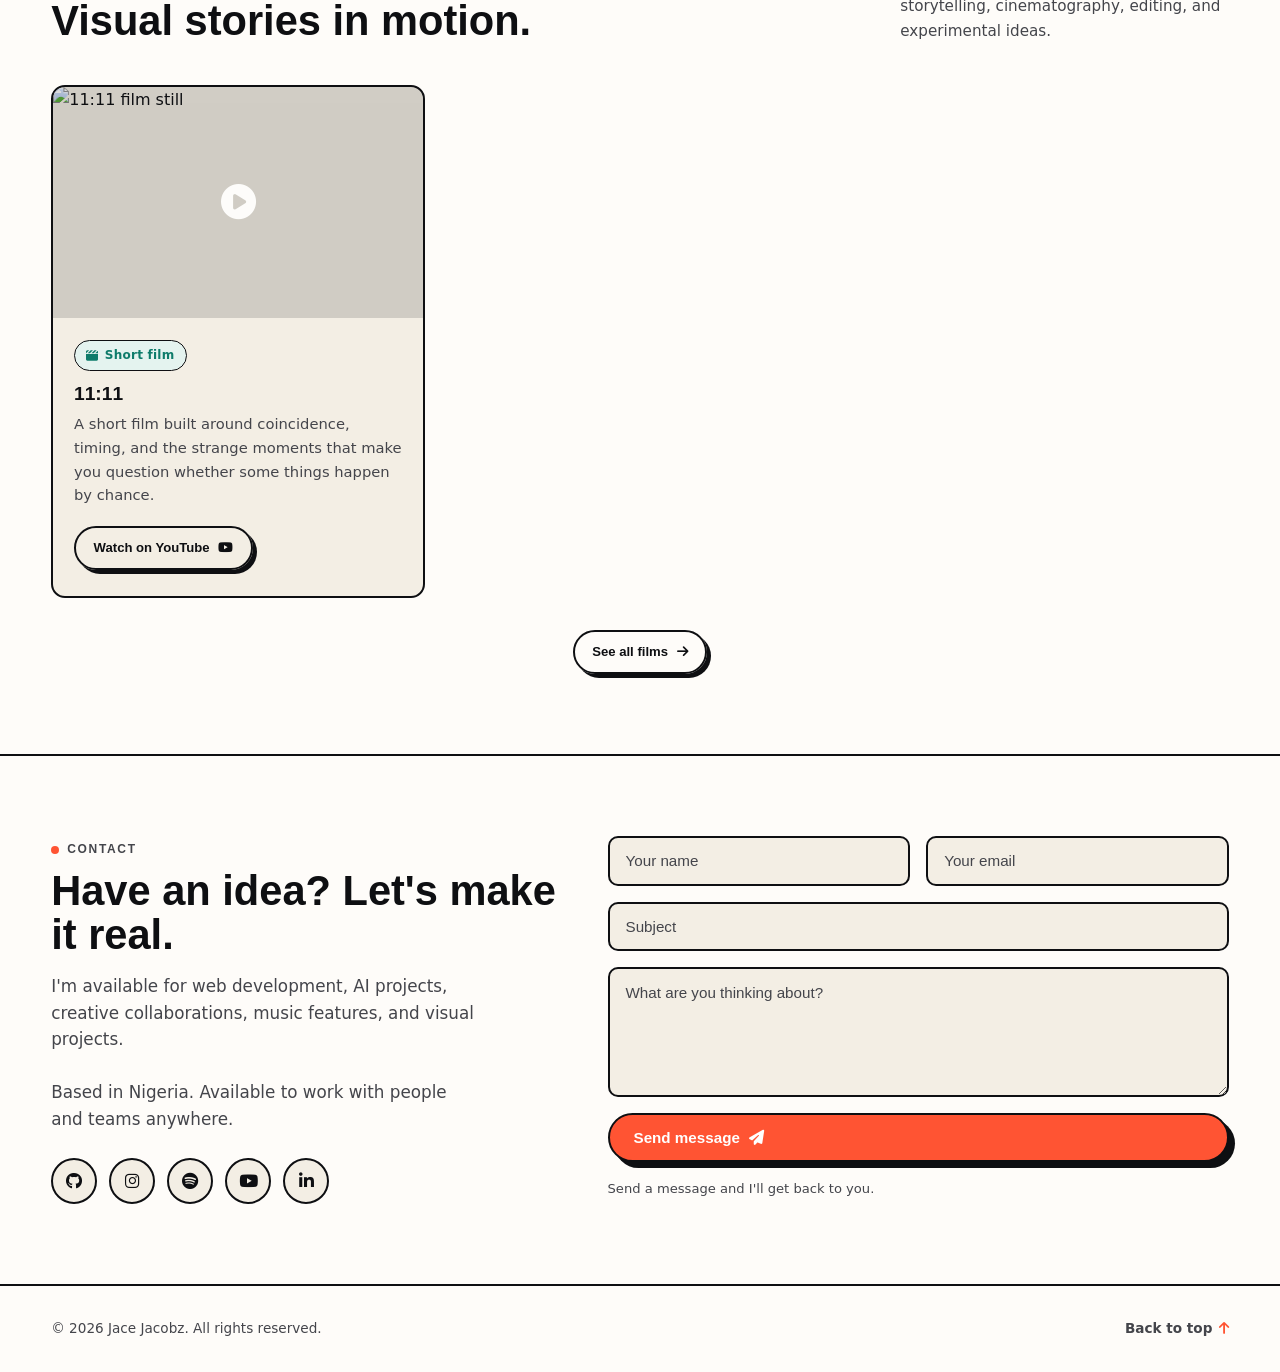
==== commit 920d984e: "Update portfolio" ====
--- a/index.html
+++ b/index.html
@@ -48,22 +48,20 @@
       <span class="eyebrow"><i class="fa-solid fa-location-dot"></i> Delta, Nigeria</span>
       <h1 class="hero-title">
         <span class="c1">Code.</span>
-        <span class="c2">Sound.</span>
-        <span class="c3">Frame.</span>
+        <span class="c2">Music.</span>
+        <span class="c3">Film.</span>
       </h1>
       <p class="hero-lede">
-        I'm Jace — a full-stack developer and AI tinkerer by day, an Afrobeats
-        artist and cinematographer by everything else. I build the tools,
-        write the hooks, and shoot the scenes.
+        I'm Jace Jacobz — a developer, AI builder, Afrobeats artist, and filmmaker from Nigeria. I build digital products, experiment with AI, create music, and turn ideas into visual experiences.
       </p>
       <div class="hero-actions">
         <a href="projects.html" class="btn solid-coral">See my work <i class="fa-solid fa-arrow-right"></i></a>
         <a href="index.html#contact" class="btn outline">Get in touch</a>
       </div>
       <div class="hero-chips">
-        <span class="tag dev"><i class="fa-solid fa-code"></i> Full-stack dev</span>
-        <span class="tag music"><i class="fa-solid fa-music"></i> Afrobeats artist</span>
-        <span class="tag film"><i class="fa-solid fa-clapperboard"></i> Cinematographer</span>
+        <span class="tag dev"><i class="fa-solid fa-code"></i> Developer</span>
+        <span class="tag music"><i class="fa-solid fa-music"></i> Artist</span>
+        <span class="tag film"><i class="fa-solid fa-clapperboard"></i> Filmmaker</span>
       </div>
     </div>
 
@@ -82,24 +80,26 @@
     <div class="section-head">
       <div>
         <span class="eyebrow">About</span>
-        <h2 class="section-title">Three lanes, one person.</h2>
-      </div>
-      <p class="section-note">Software gives the ideas structure. Music gives them feeling. Film gives them a frame. I move between all three, on purpose.</p>
+        <h2 class="section-title">One creative mind. Three disciplines.</h2>
+      </div>
+      <p class="section-note">I work across technology, music, and film — three disciplines that let me approach ideas from different angles.</p>
     </div>
 
     <div class="about-grid">
       <div class="about-text">
-        <p>I'm a software developer based in Delta State, building lightweight AI tools and clean web products. Off the clock, I'm writing Afrobeats records that fuse Yoruba rhythm with modern production, and directing short films that chase visual stories most people scroll past.</p>
-        <p>I don't treat these as separate careers — the same instinct that debugs a race condition also finds the right cut point in a scene, or the pocket in a beat. If you're building something that needs a technical mind with a creative eye, that's exactly where I work best.</p>
+        <p>As a developer, I build web experiences and AI-powered tools with a focus on making technology practical and accessible. As an artist, I create Afrobeats records and develop my sound independently. Through film, I explore visual storytelling, editing, and experimental ideas.</p>
+        <p>I'm interested in the space where technology and creativity overlap — where code can become a product, an idea can become a song, and a concept can become a film.</p>
       </div>
 
       <div class="skills-grid">
         <div class="skill-chip"><i class="fa-brands fa-python"></i> Python &amp; Flask</div>
-        <div class="skill-chip"><i class="fa-brands fa-react"></i> JavaScript &amp; React</div>
-        <div class="skill-chip"><i class="fa-solid fa-robot"></i> LLMs — Ollama, Whisper</div>
-        <div class="skill-chip"><i class="fa-solid fa-headphones-simple"></i> Ableton &amp; Logic Pro</div>
-        <div class="skill-chip"><i class="fa-solid fa-film"></i> DaVinci Resolve</div>
-        <div class="skill-chip"><i class="fa-brands fa-figma"></i> Figma</div>
+        <div class="skill-chip"><i class="fa-brands fa-js"></i> JavaScript &amp; React</div>
+        <div class="skill-chip"><i class="fa-solid fa-robot"></i> AI &amp; LLMs</div>
+        <div class="skill-chip"><i class="fa-brands fa-html5"></i> HTML &amp; CSS</div>
+        <div class="skill-chip"><i class="fa-solid fa-wand-magic-sparkles"></i> Tailwind CSS</div>
+        <div class="skill-chip"><i class="fa-solid fa-music"></i> Music Production</div>
+        <div class="skill-chip"><i class="fa-solid fa-pen-nib"></i> Songwriting</div>
+        <div class="skill-chip"><i class="fa-solid fa-film"></i> Filmmaking</div>
       </div>
     </div>
   </div>
@@ -111,9 +111,9 @@
     <div class="section-head">
       <div>
         <span class="eyebrow">Projects</span>
-        <h2 class="section-title">Things I've built.</h2>
-      </div>
-      <p class="section-note">Tools and products I've shipped — mostly AI-adjacent, always meant to be used, not just demoed.</p>
+        <h2 class="section-title">Built to be used.</h2>
+      </div>
+      <p class="section-note">A selection of web products, developer tools, and experiments I've built while exploring the intersection of software and AI.</p>
     </div>
 
     <!-- Only the 3 most relevant projects show here. Add new work to
@@ -126,8 +126,8 @@
         </div>
         <div class="card-body">
           <span class="tag dev"><i class="fa-solid fa-code"></i> Dev</span>
-          <h3>Ollama Assistant (Orion)</h3>
-          <p>A lightweight, on-device LLM wrapper for developer workflows — no cloud round-trip required.</p>
+          <h3>Orion — Local AI Assistant</h3>
+          <p>A local AI assistant built around Ollama, designed to bring LLM-powered workflows directly to the desktop without relying on a remote AI service.</p>
           <a href="https://github.com/yourrepo/ollama-assistant" class="btn sm outline">GitHub <i class="fa-brands fa-github"></i></a>
         </div>
       </div>
@@ -139,22 +139,11 @@
         <div class="card-body">
           <span class="tag dev"><i class="fa-solid fa-code"></i> Dev</span>
           <h3>HostCanon</h3>
-          <p>A website where developers can buy domains, servers, and hosting, all in one place.</p>
+          <p>A web platform concept for simplifying domain registration, hosting, and server management in one place.</p>
           <a href="https://www.hostcanon.com/" class="btn sm outline">Visit Site <i class="fa-solid fa-arrow-up-right-from-square"></i></a>
         </div>
       </div>
 
-      <div class="card">
-        <div class="card-media">
-          <img src="https://images.unsplash.com/photo-1550745165-9bc0b252726f?auto=format&fit=crop&w=800&q=80" alt="Video editing and streaming setup">
-        </div>
-        <div class="card-body">
-          <span class="tag dev"><i class="fa-solid fa-code"></i> Dev</span>
-          <h3>Streaming Compositor</h3>
-          <p>Real-time video layering for live media, built on FFmpeg for low-latency broadcast pipelines.</p>
-          <a href="#" class="btn sm outline">Live demo <i class="fa-solid fa-arrow-up-right-from-square"></i></a>
-        </div>
-      </div>
     </div>
 
     <div class="section-more">
@@ -169,9 +158,9 @@
     <div class="section-head">
       <div>
         <span class="eyebrow">Music</span>
-        <h2 class="section-title">What I'm making noise about.</h2>
-      </div>
-      <p class="section-note">Afrobeats, produced end to end — writing, vocals, and the board.</p>
+        <h2 class="section-title">Music, made independently.</h2>
+      </div>
+      <p class="section-note">Afrobeats records built from the writing and vocals to the production and final release.</p>
     </div>
 
     <div class="cards-grid">
@@ -183,7 +172,7 @@
         <div class="card-body">
           <span class="tag music"><i class="fa-solid fa-music"></i> Single</span>
           <h3>Sugar and Spice</h3>
-          <p>My debut single that explains the joy felt, when you are with the one you love, and how only they manage to calm you down.</p>
+          <p>A feel-good Afrobeats record about the kind of connection that makes everything else feel lighter.</p>
           <a href="https://open.spotify.com/track/6EVxZdwl1xy4vWzZKZlVXa" class="btn sm outline">Listen on Spotify <i class="fa-brands fa-spotify"></i></a>
         </div>
       </div>
@@ -196,7 +185,7 @@
         <div class="card-body">
           <span class="tag music"><i class="fa-solid fa-music"></i> Single</span>
           <h3>Easy Money ft. AD3SOLA</h3>
-          <p>"Easy Money" is about finally making it after all the struggle, pushing through, and enjoying the lifestyle that comes when the money starts flowing easily.</p>
+          <p>"An Afrobeats record about pushing through the struggle, reaching a better place, and enjoying what comes with finally seeing the results.</p>
           <a href="https://open.spotify.com/track/0xLOBSj4Y305qn7mlrOwvb" class="btn sm outline">Listen on Spotify <i class="fa-brands fa-spotify"></i></a>
         </div>
       </div>
@@ -209,7 +198,7 @@
         <div class="card-body">
           <span class="tag music"><i class="fa-solid fa-music"></i> Single</span>
           <h3>Sex & Body ft. RAVAGE</h3>
-          <p>"Sex & Body" is a fun party song about spotting a sexy girl at the club and instantly feeling those irresistible, sensual vibes. It's all about attraction, nightlife, and letting loose.</p>
+          <p>A high-energy Afrobeats record built around attraction, nightlife, and the chemistry of a spontaneous encounter.</p>
           <a href="https://open.spotify.com/track/5dvdo11nixonfD4e5Ea9B6" class="btn sm outline">Listen on Spotify <i class="fa-brands fa-spotify"></i></a>
         </div>
       </div>
@@ -227,21 +216,21 @@
     <div class="section-head">
       <div>
         <span class="eyebrow">Films</span>
-        <h2 class="section-title">Stories I've pointed a camera at.</h2>
-      </div>
-      <p class="section-note">Short-form visual work, shot and edited independently.</p>
+        <h2 class="section-title">Visual stories in motion.<h2>
+      </div>
+      <p class="section-note">Short-form visual projects exploring storytelling, cinematography, editing, and experimental ideas.</p>
     </div>
 
     <div class="cards-grid">
       <div class="card">
         <div class="card-media">
-          <img src="https://images.unsplash.com/photo-1478720568477-152d9b164e26?auto=format&fit=crop&w=800&q=80" alt="Sparking the Flash film still">
+          <img src="https://images.unsplash.com/photo-1478720568477-152d9b164e26?auto=format&fit=crop&w=800&q=80" alt="11:11 film still">
           <div class="card-play"><i class="fa-solid fa-circle-play"></i></div>
         </div>
         <div class="card-body">
           <span class="tag film"><i class="fa-solid fa-clapperboard"></i> Short film</span>
-          <h3>Sparking the Flash</h3>
-          <p>A short film exploring the perception of time and speed, screened at the Lagos Film Festival.</p>
+          <h3>11:11</h3>
+          <p>A short film built around coincidence, timing, and the strange moments that make you question whether some things happen by chance.</p>
           <a href="https://www.youtube.com/" class="btn sm outline">Watch on YouTube <i class="fa-brands fa-youtube"></i></a>
         </div>
       </div>
@@ -258,8 +247,9 @@
   <div class="container contact-grid">
     <div class="contact-info">
       <span class="eyebrow">Contact</span>
-      <h2 class="section-title" style="margin-bottom:1rem;">Let's build, record, or shoot something.</h2>
-      <p>Open to freelance dev work, collabs, and features. Based in Delta, working with people everywhere.</p>
+      <h2 class="section-title" style="margin-bottom:1rem;">Have an idea? Let's make it real.</h2>
+      <p>I'm available for web development, AI projects, creative collaborations, music features, and visual projects.</p>
+      <p>Based in Nigeria. Available to work with people and teams anywhere.</p>
       <div class="social-row">
         <a href="https://github.com/JaceJacobz" class="social-btn" aria-label="GitHub"><i class="fa-brands fa-github"></i></a>
         <a href="https://instagram.com/jace.jacobz?igsi=MTg0dHZlNXdodzVzcw==" class="social-btn" aria-label="Instagram"><i class="fa-brands fa-instagram"></i></a>
@@ -269,14 +259,25 @@
       </div>
     </div>
 
-    <form id="contact-form" action="https://formspree.io/f/xyzabc" method="POST">
+    <form id="contact-form" action="https://formspree.io/f/myeyedga" method="POST">
       <div class="form-row">
         <input type="text" name="name" placeholder="Your name" required>
         <input type="email" name="email" placeholder="Your email" required>
       </div>
-      <textarea name="message" placeholder="What are you thinking about?" required></textarea>
-      <button type="submit" class="btn solid-coral">Send message <i class="fa-solid fa-paper-plane"></i></button>
-      <p class="form-note">Lands straight in my inbox — I reply to everything.</p>
+
+      <input type="text" name="subject" placeholder="Subject">
+
+      <textarea 
+        name="message" 
+        placeholder="What are you thinking about?" 
+        required
+      ></textarea>
+
+      <button type="submit" class="btn solid-coral">
+        Send message <i class="fa-solid fa-paper-plane"></i>
+      </button>
+
+      <p class="form-note">Send a message and I'll get back to you.</p>
     </form>
   </div>
 </section>
@@ -284,7 +285,7 @@
 <!-- ============ FOOTER ============ -->
 <footer class="footer">
   <div class="container footer-row">
-    <p>&copy; 2026 Jace Jacobz. In collaboration with KodeNest.</p>
+    <p>&copy; 2026 Jace Jacobz. All rights reserved.<p>
     <a href="index.html#top" class="back-to-top">Back to top <i class="fa-solid fa-arrow-up"></i></a>
   </div>
 </footer>
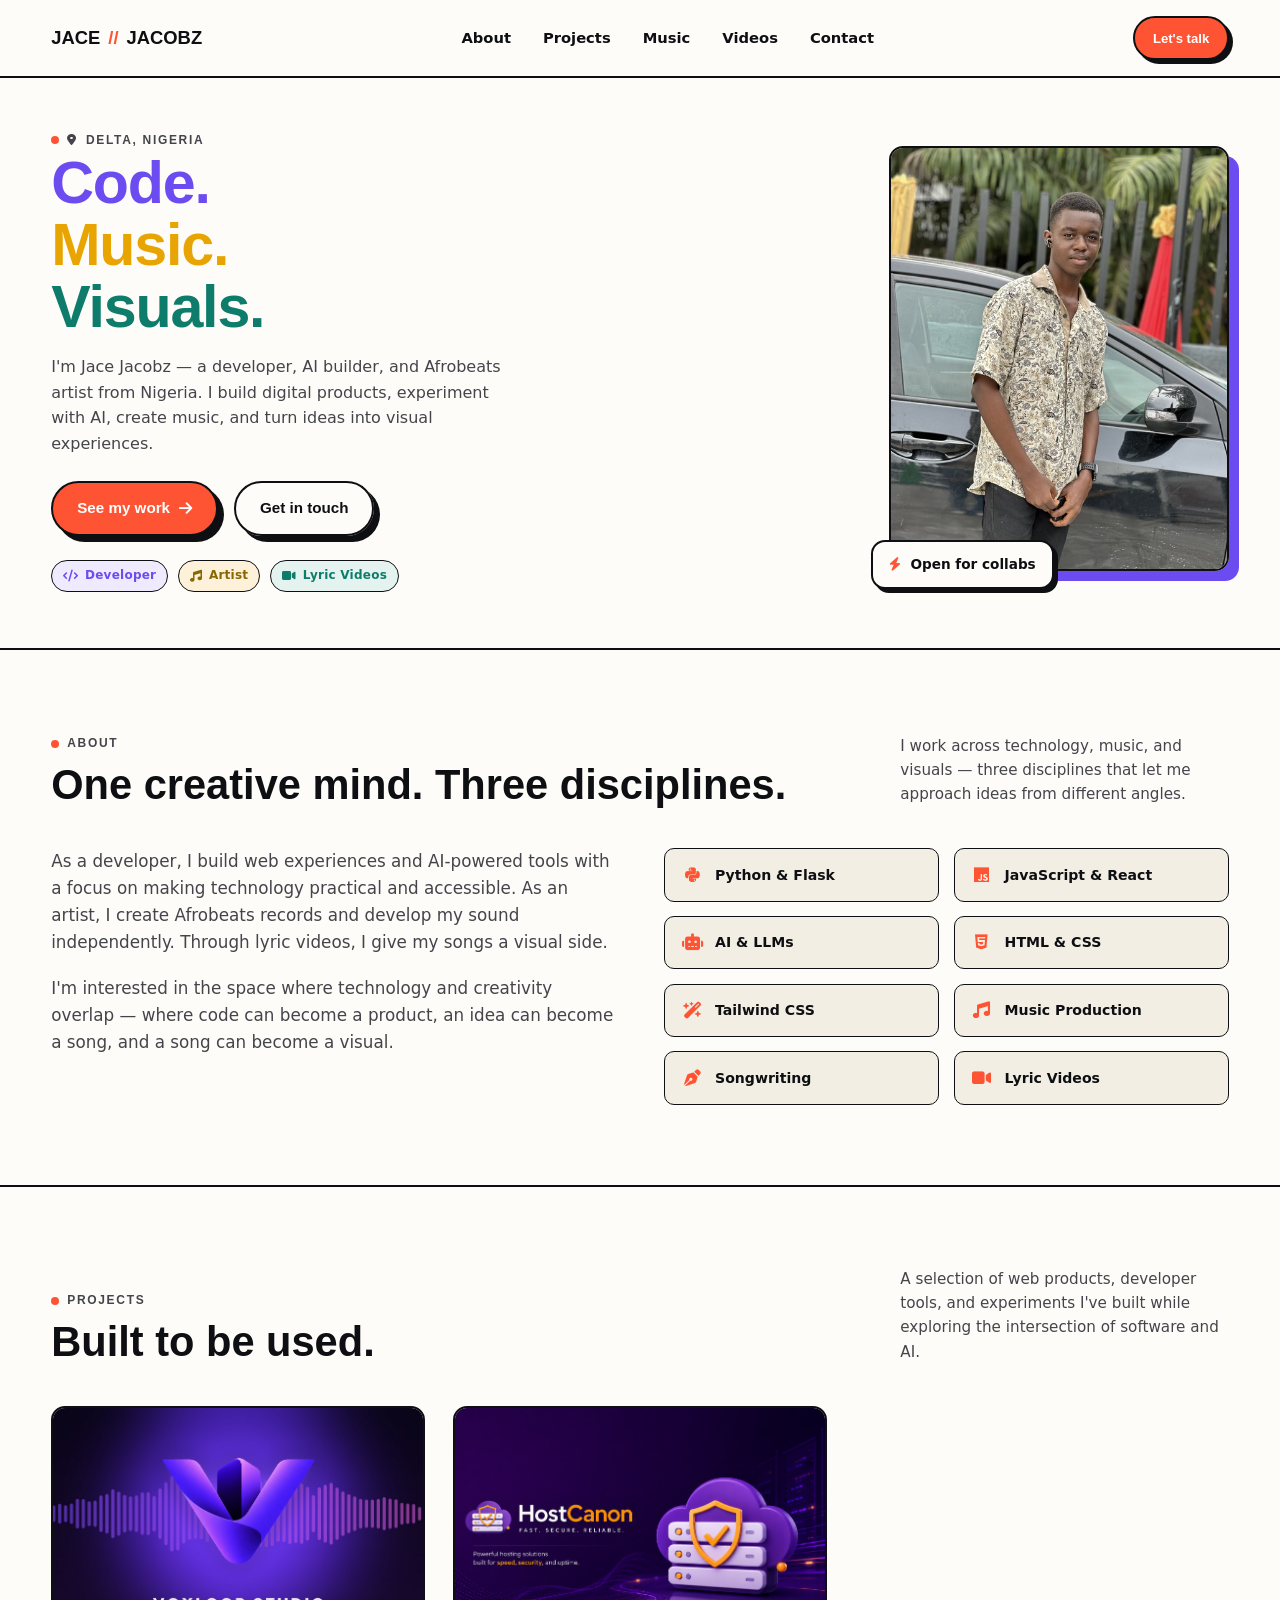
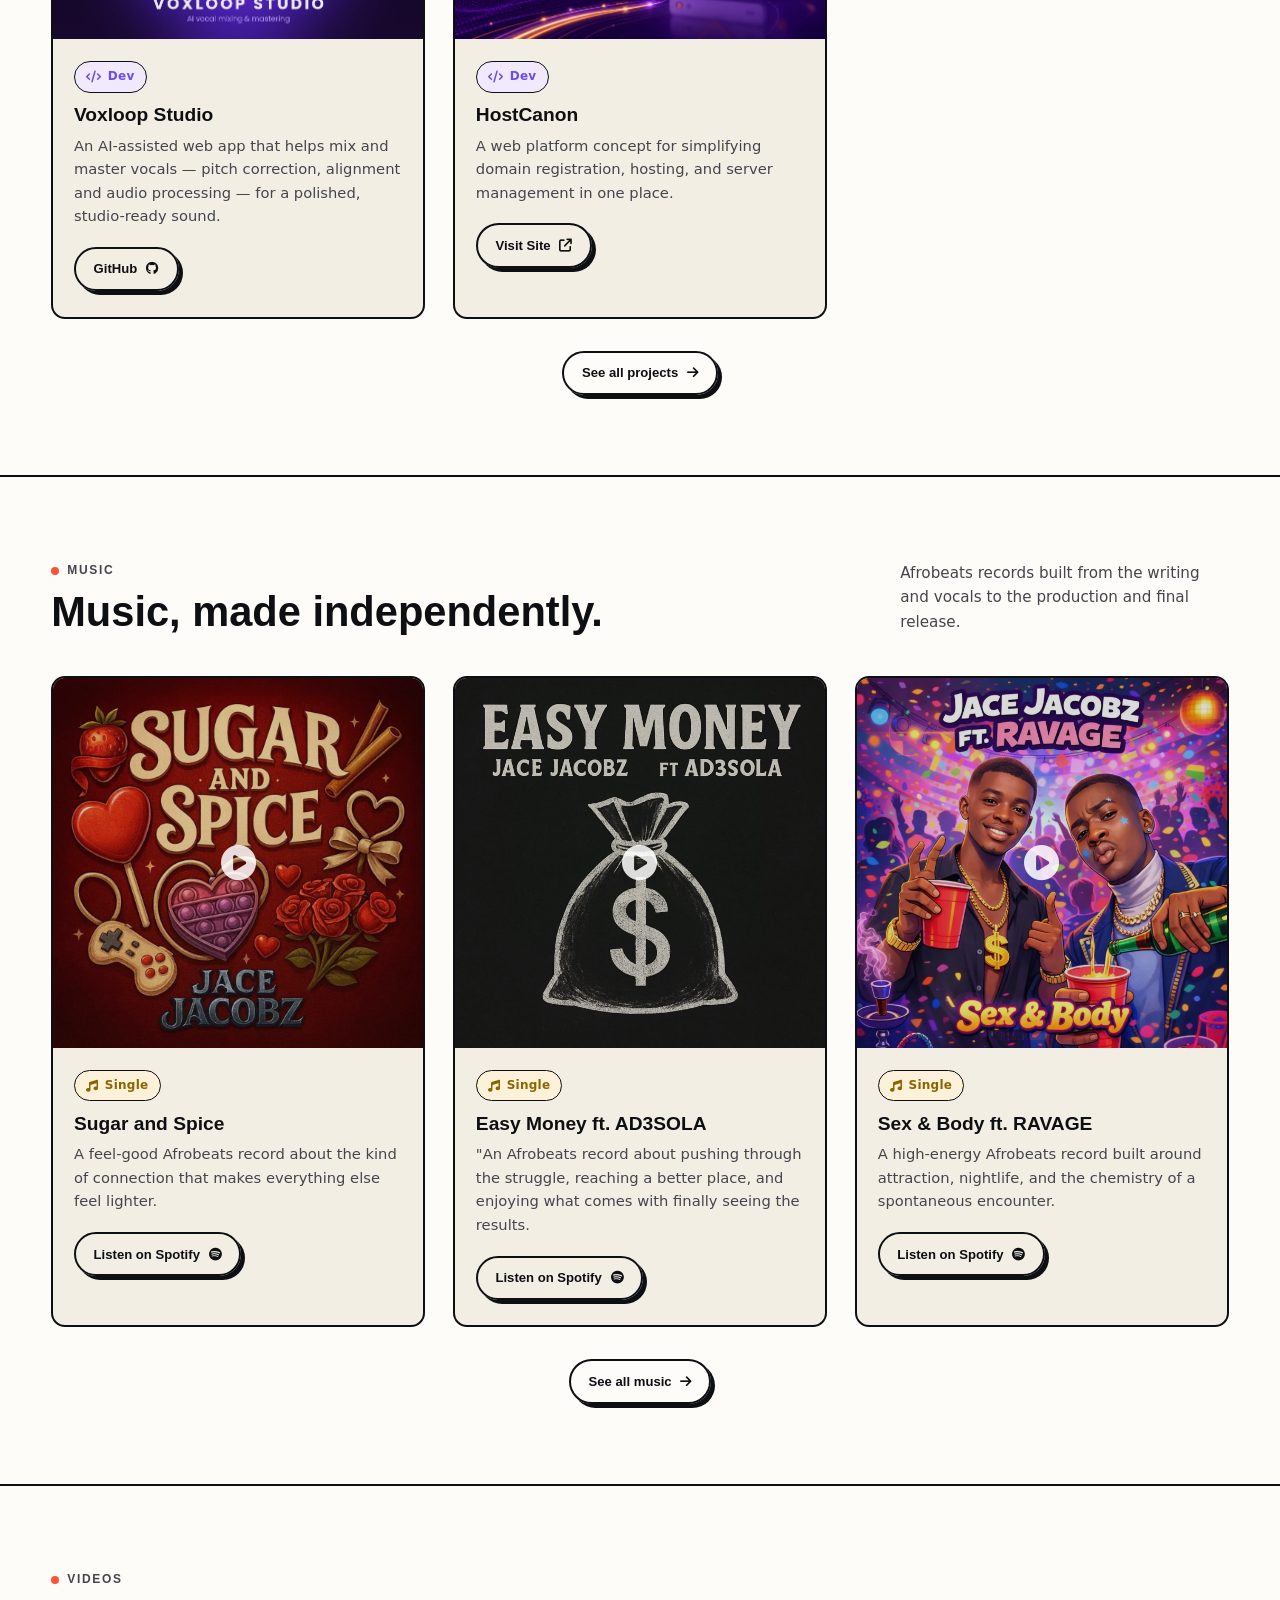
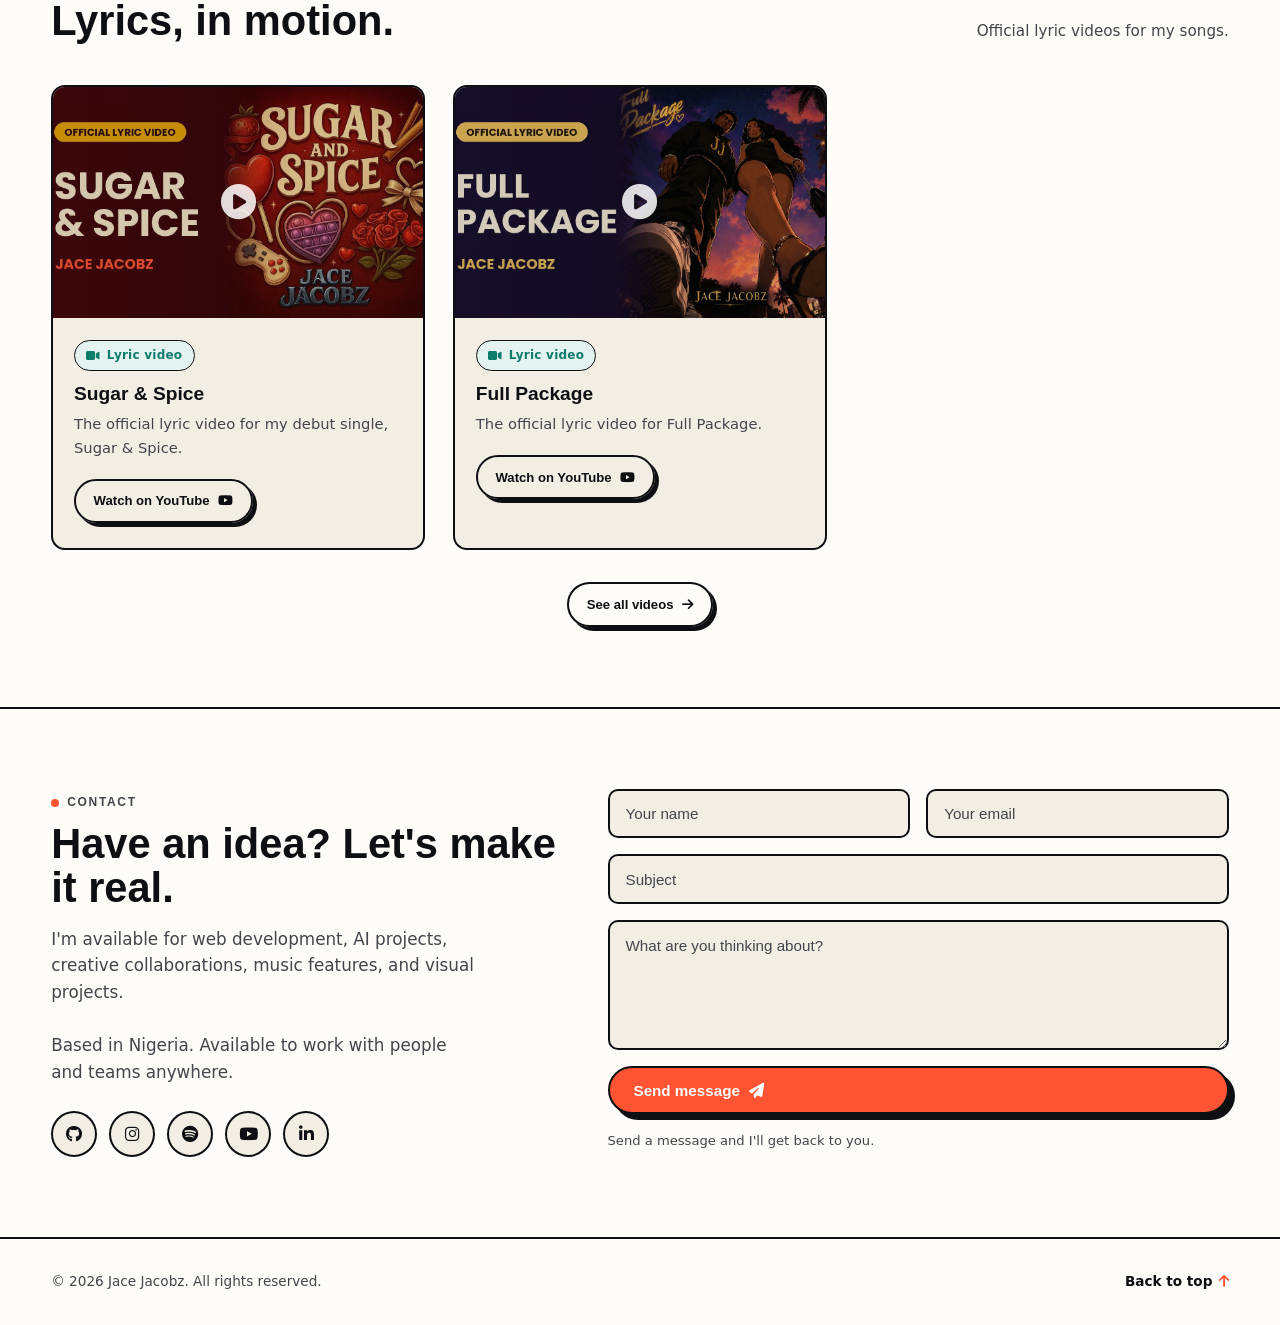
==== commit 0cf981ef: "Update Voxloop Studio" ====
--- a/index.html
+++ b/index.html
@@ -2,9 +2,9 @@
 <html lang="en">
 <head>
 <meta charset="UTF-8">
-<title>Jace Jacobz — Dev. Sound. Frame.</title>
+<title>Jace Jacobz — Code. Music. Visuals.</title>
 <meta name="viewport" content="width=device-width, initial-scale=1">
-<meta name="description" content="Jace Jacobz — full-stack developer, AI tinkerer, Afrobeats artist and cinematographer based in Delta, Nigeria.">
+<meta name="description" content="Jace Jacobz — full-stack developer, AI builder and Afrobeats artist based in Delta, Nigeria.">
 
 <!-- fav-icon -->
 <link rel="shortcut icon" href="assets/images/fav-icon.png" type="image/x-icon">
@@ -29,7 +29,7 @@
       <li><a href="index.html#about">About</a></li>
       <li><a href="projects.html">Projects</a></li>
       <li><a href="music.html">Music</a></li>
-      <li><a href="films.html">Films</a></li>
+      <li><a href="videos.html">Videos</a></li>
       <li><a href="index.html#contact">Contact</a></li>
     </ul>
     <div class="nav-cta">
@@ -49,10 +49,10 @@
       <h1 class="hero-title">
         <span class="c1">Code.</span>
         <span class="c2">Music.</span>
-        <span class="c3">Film.</span>
+        <span class="c3">Visuals.</span>
       </h1>
       <p class="hero-lede">
-        I'm Jace Jacobz — a developer, AI builder, Afrobeats artist, and filmmaker from Nigeria. I build digital products, experiment with AI, create music, and turn ideas into visual experiences.
+        I'm Jace Jacobz — a developer, AI builder, and Afrobeats artist from Nigeria. I build digital products, experiment with AI, create music, and turn ideas into visual experiences.
       </p>
       <div class="hero-actions">
         <a href="projects.html" class="btn solid-coral">See my work <i class="fa-solid fa-arrow-right"></i></a>
@@ -61,7 +61,7 @@
       <div class="hero-chips">
         <span class="tag dev"><i class="fa-solid fa-code"></i> Developer</span>
         <span class="tag music"><i class="fa-solid fa-music"></i> Artist</span>
-        <span class="tag film"><i class="fa-solid fa-clapperboard"></i> Filmmaker</span>
+        <span class="tag video"><i class="fa-solid fa-video"></i> Lyric Videos</span>
       </div>
     </div>
 
@@ -82,13 +82,13 @@
         <span class="eyebrow">About</span>
         <h2 class="section-title">One creative mind. Three disciplines.</h2>
       </div>
-      <p class="section-note">I work across technology, music, and film — three disciplines that let me approach ideas from different angles.</p>
+      <p class="section-note">I work across technology, music, and visuals — three disciplines that let me approach ideas from different angles.</p>
     </div>
 
     <div class="about-grid">
       <div class="about-text">
-        <p>As a developer, I build web experiences and AI-powered tools with a focus on making technology practical and accessible. As an artist, I create Afrobeats records and develop my sound independently. Through film, I explore visual storytelling, editing, and experimental ideas.</p>
-        <p>I'm interested in the space where technology and creativity overlap — where code can become a product, an idea can become a song, and a concept can become a film.</p>
+        <p>As a developer, I build web experiences and AI-powered tools with a focus on making technology practical and accessible. As an artist, I create Afrobeats records and develop my sound independently. Through lyric videos, I give my songs a visual side.</p>
+        <p>I'm interested in the space where technology and creativity overlap — where code can become a product, an idea can become a song, and a song can become a visual.</p>
       </div>
 
       <div class="skills-grid">
@@ -99,7 +99,7 @@
         <div class="skill-chip"><i class="fa-solid fa-wand-magic-sparkles"></i> Tailwind CSS</div>
         <div class="skill-chip"><i class="fa-solid fa-music"></i> Music Production</div>
         <div class="skill-chip"><i class="fa-solid fa-pen-nib"></i> Songwriting</div>
-        <div class="skill-chip"><i class="fa-solid fa-film"></i> Filmmaking</div>
+        <div class="skill-chip"><i class="fa-solid fa-video"></i> Lyric Videos</div>
       </div>
     </div>
   </div>
@@ -116,19 +116,19 @@
       <p class="section-note">A selection of web products, developer tools, and experiments I've built while exploring the intersection of software and AI.</p>
     </div>
 
-    <!-- Only the 3 most relevant projects show here. Add new work to
+    <!-- Only the most relevant projects show here (max 3). Add new work to
          projects.html — this teaser stays capped at 3 on purpose so the
          homepage never grows long as the full list does. -->
     <div class="cards-grid">
       <div class="card">
         <div class="card-media">
-          <img src="assets/images/ORION.png" alt="Laptop showing code editor">
+          <img src="assets/images/voxloop-studio.jpg" alt="Voxloop Studio logo over a vocal waveform">
         </div>
         <div class="card-body">
           <span class="tag dev"><i class="fa-solid fa-code"></i> Dev</span>
-          <h3>Orion — Local AI Assistant</h3>
-          <p>A local AI assistant built around Ollama, designed to bring LLM-powered workflows directly to the desktop without relying on a remote AI service.</p>
-          <a href="https://github.com/yourrepo/ollama-assistant" class="btn sm outline">GitHub <i class="fa-brands fa-github"></i></a>
+          <h3>Voxloop Studio</h3>
+          <p>An AI-assisted web app that helps mix and master vocals — pitch correction, alignment and audio processing — for a polished, studio-ready sound.</p>
+          <a href="https://github.com/JaceJacobz/voxloop-studio" class="btn sm outline">GitHub <i class="fa-brands fa-github"></i></a>
         </div>
       </div>
 
@@ -210,34 +210,47 @@
   </div>
 </section>
 
-<!-- ============ FILMS (teaser — full list lives on films.html) ============ -->
-<section id="films" class="section films">
+<!-- ============ VIDEOS (teaser — full list lives on videos.html) ============ -->
+<section id="videos" class="section videos">
   <div class="container">
     <div class="section-head">
       <div>
-        <span class="eyebrow">Films</span>
-        <h2 class="section-title">Visual stories in motion.<h2>
-      </div>
-      <p class="section-note">Short-form visual projects exploring storytelling, cinematography, editing, and experimental ideas.</p>
+        <span class="eyebrow">Videos</span>
+        <h2 class="section-title">Lyrics, in motion.</h2>
+      </div>
+      <p class="section-note">Official lyric videos for my songs.</p>
     </div>
 
     <div class="cards-grid">
       <div class="card">
         <div class="card-media">
-          <img src="https://images.unsplash.com/photo-1478720568477-152d9b164e26?auto=format&fit=crop&w=800&q=80" alt="11:11 film still">
-          <div class="card-play"><i class="fa-solid fa-circle-play"></i></div>
-        </div>
-        <div class="card-body">
-          <span class="tag film"><i class="fa-solid fa-clapperboard"></i> Short film</span>
-          <h3>11:11</h3>
-          <p>A short film built around coincidence, timing, and the strange moments that make you question whether some things happen by chance.</p>
-          <a href="https://www.youtube.com/" class="btn sm outline">Watch on YouTube <i class="fa-brands fa-youtube"></i></a>
+          <img src="assets/images/sugar-and-spice-thumb.jpg" alt="Sugar &amp; Spice lyric video thumbnail">
+          <div class="card-play"><i class="fa-solid fa-circle-play"></i></div>
+        </div>
+        <div class="card-body">
+          <span class="tag video"><i class="fa-solid fa-video"></i> Lyric video</span>
+          <h3>Sugar &amp; Spice</h3>
+          <p>The official lyric video for my debut single, Sugar &amp; Spice.</p>
+          <a href="https://youtu.be/jPSlTZLBIx8" class="btn sm outline">Watch on YouTube <i class="fa-brands fa-youtube"></i></a>
+        </div>
+      </div>
+
+      <div class="card">
+        <div class="card-media">
+          <img src="assets/images/full-package-thumb.jpg" alt="Full Package lyric video thumbnail">
+          <div class="card-play"><i class="fa-solid fa-circle-play"></i></div>
+        </div>
+        <div class="card-body">
+          <span class="tag video"><i class="fa-solid fa-video"></i> Lyric video</span>
+          <h3>Full Package</h3>
+          <p>The official lyric video for Full Package.</p>
+          <a href="https://youtu.be/ElX-lm3iU8Q" class="btn sm outline">Watch on YouTube <i class="fa-brands fa-youtube"></i></a>
         </div>
       </div>
     </div>
 
     <div class="section-more">
-      <a href="films.html" class="btn sm outline">See all films <i class="fa-solid fa-arrow-right"></i></a>
+      <a href="videos.html" class="btn sm outline">See all videos <i class="fa-solid fa-arrow-right"></i></a>
     </div>
   </div>
 </section>
@@ -285,13 +298,13 @@
 <!-- ============ FOOTER ============ -->
 <footer class="footer">
   <div class="container footer-row">
-    <p>&copy; 2026 Jace Jacobz. All rights reserved.<p>
+    <p>&copy; 2026 Jace Jacobz. All rights reserved.</p>
     <a href="index.html#top" class="back-to-top">Back to top <i class="fa-solid fa-arrow-up"></i></a>
   </div>
 </footer>
 
 <!-- Shared site script: mobile nav, active-page nav highlight,
-     scroll reveal, and the music/film play-icon click-through -->
+     scroll reveal, and the music/video play-icon click-through -->
 <script src="assets/js/main.js"></script>
 </body>
 </html>
--- a/assets/css/style.css
+++ b/assets/css/style.css
@@ -14,7 +14,7 @@
   --code-tint:#EFEAFD;
   --sound:#E8A400;  /* music pillar — amber  */
   --sound-tint:#FDF2D9;
-  --frame:#0E7C6B;  /* film pillar  — teal   */
+  --frame:#0E7C6B;  /* video pillar — teal   */
   --frame-tint:#E4F3EF;
   --coral:#FF5433;  /* primary CTA  — coral  */
 
@@ -57,7 +57,7 @@
   content:''; width:8px; height:8px; border-radius:50%; background:var(--coral);
 }
 
-/* pill tags — color follows pillar (dev = purple, music = amber, film = teal) */
+/* pill tags — color follows pillar (dev = purple, music = amber, video = teal) */
 .tag{
   display:inline-flex; align-items:center; gap:.4rem;
   padding:.32rem .7rem; border-radius:999px;
@@ -66,7 +66,7 @@
 }
 .tag.dev{ background:var(--code-tint); color:var(--code); }
 .tag.music{ background:var(--sound-tint); color:#8a6600; }
-.tag.film{ background:var(--frame-tint); color:var(--frame); }
+.tag.video{ background:var(--frame-tint); color:var(--frame); }
 
 /* buttons */
 .btn{
@@ -182,7 +182,7 @@
 }
 
 /* ==========================================================
-   PAGE HERO (dedicated pages: projects / music / films)
+   PAGE HERO (dedicated pages: projects / music / videos)
    A lighter-weight intro block instead of the full homepage hero.
 ========================================================== */
 .page-hero{ padding:3rem 0 1rem; }
@@ -230,7 +230,7 @@
 }
 
 /* ==========================================================
-   CARDS (projects / music / films share this)
+   CARDS (projects / music / videos share this)
 ========================================================== */
 .cards-grid{
   display:grid; gap:1.75rem;
@@ -276,13 +276,13 @@
 .project .card{ box-shadow:none; }
 .project .card:hover{ box-shadow:var(--pop-sm); }
 .music .card:hover{ box-shadow:6px 6px 0 var(--sound); }
-.films .card:hover{ box-shadow:6px 6px 0 var(--frame); }
+.videos .card:hover{ box-shadow:6px 6px 0 var(--frame); }
 
 /* cover art reads better as a square than a cropped landscape */
 .music .card-media{ aspect-ratio:1/1; }
 
 /* the play icon needs to be visible without a hover state for touch devices */
-.music .card-media, .films .card-media{ cursor:pointer; }
+.music .card-media, .videos .card-media{ cursor:pointer; }
 
 /* staggered reveal so cards in a row don't all pop in at once */
 .cards-grid .card:nth-child(3n+1){ transition-delay:.05s; }
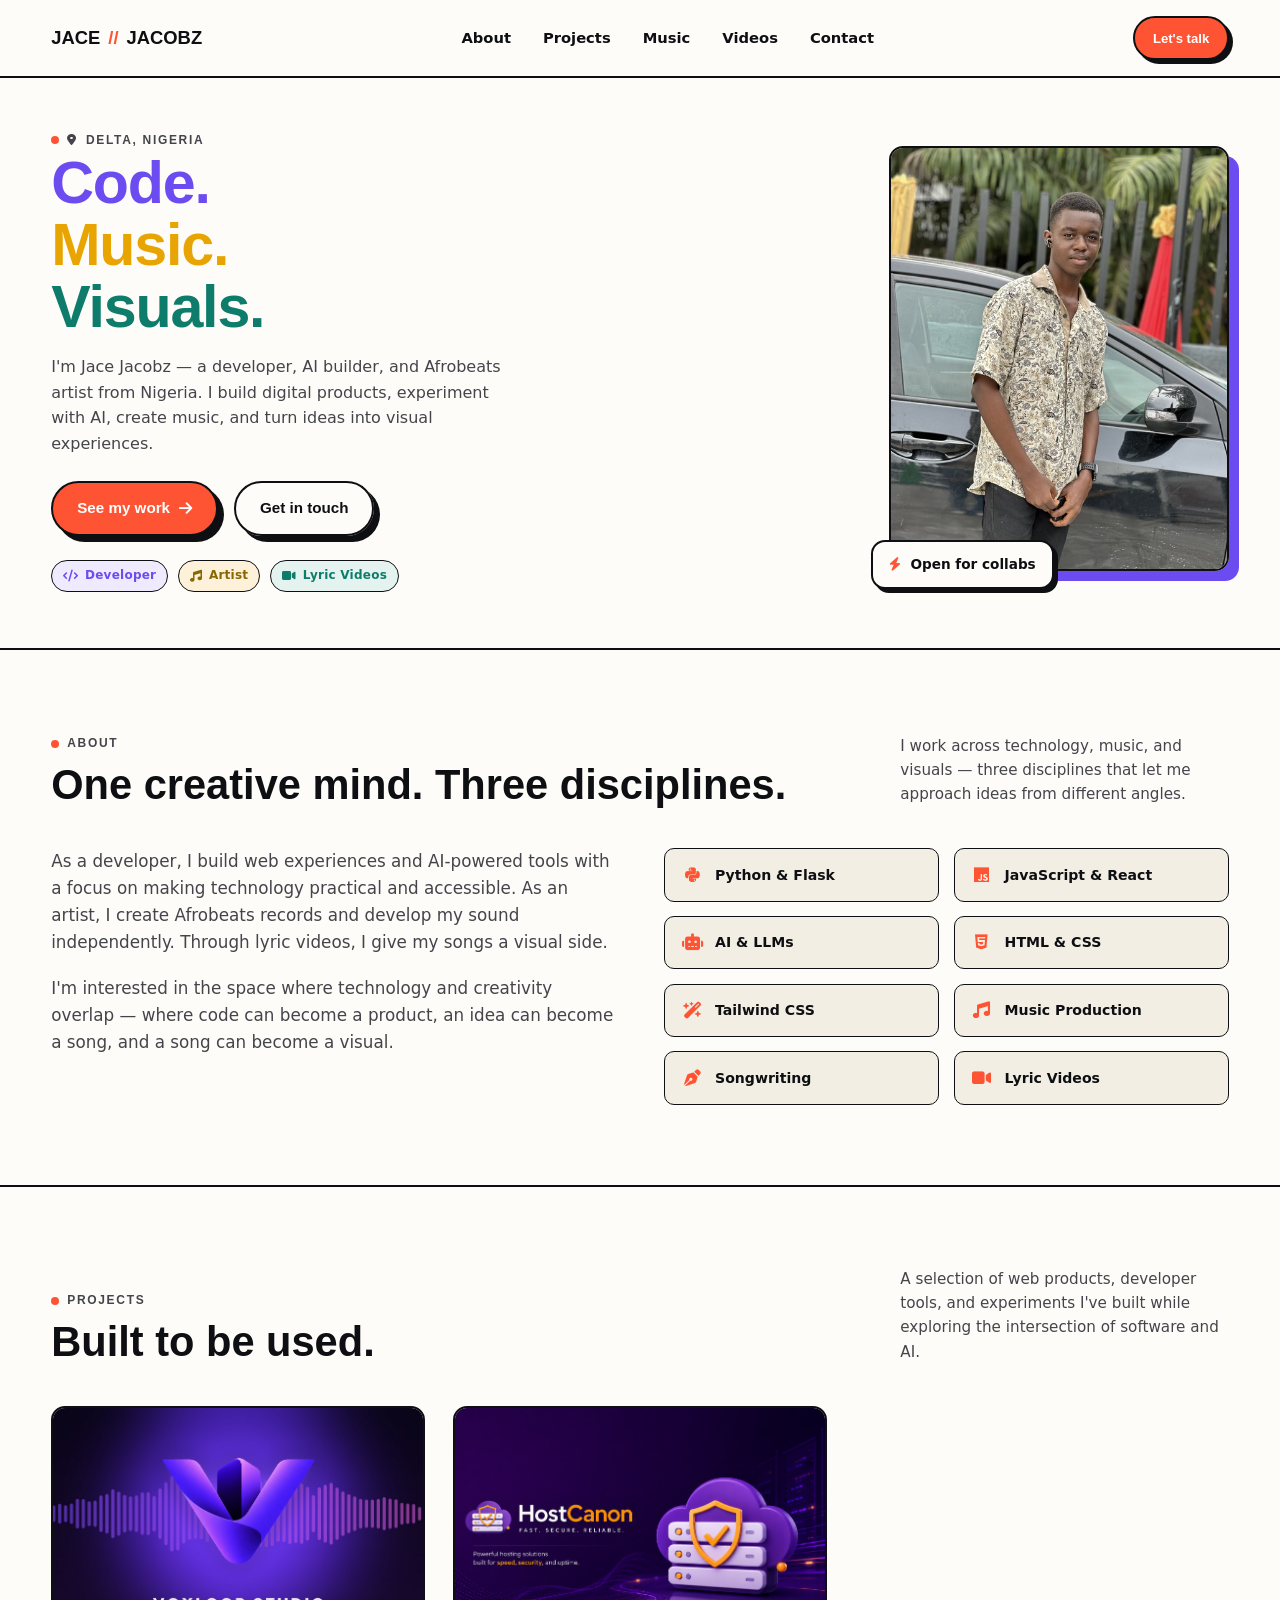
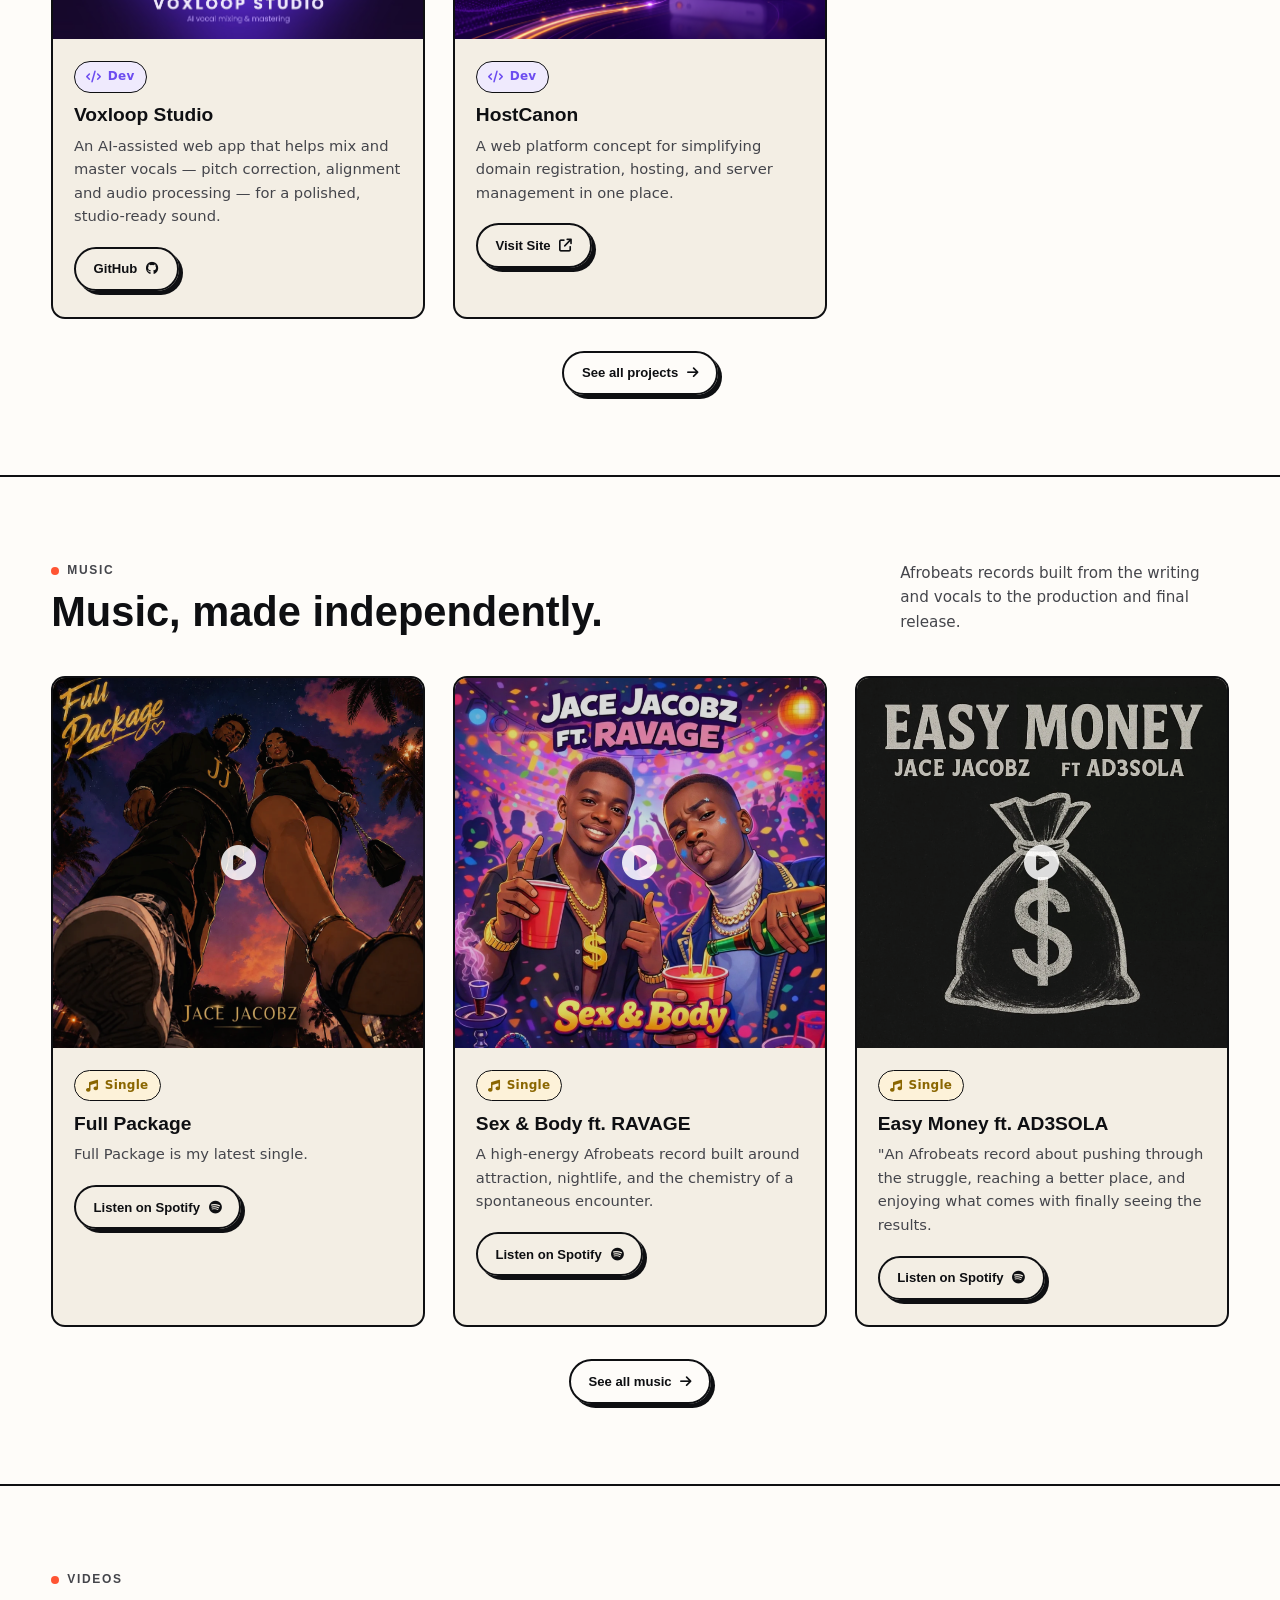
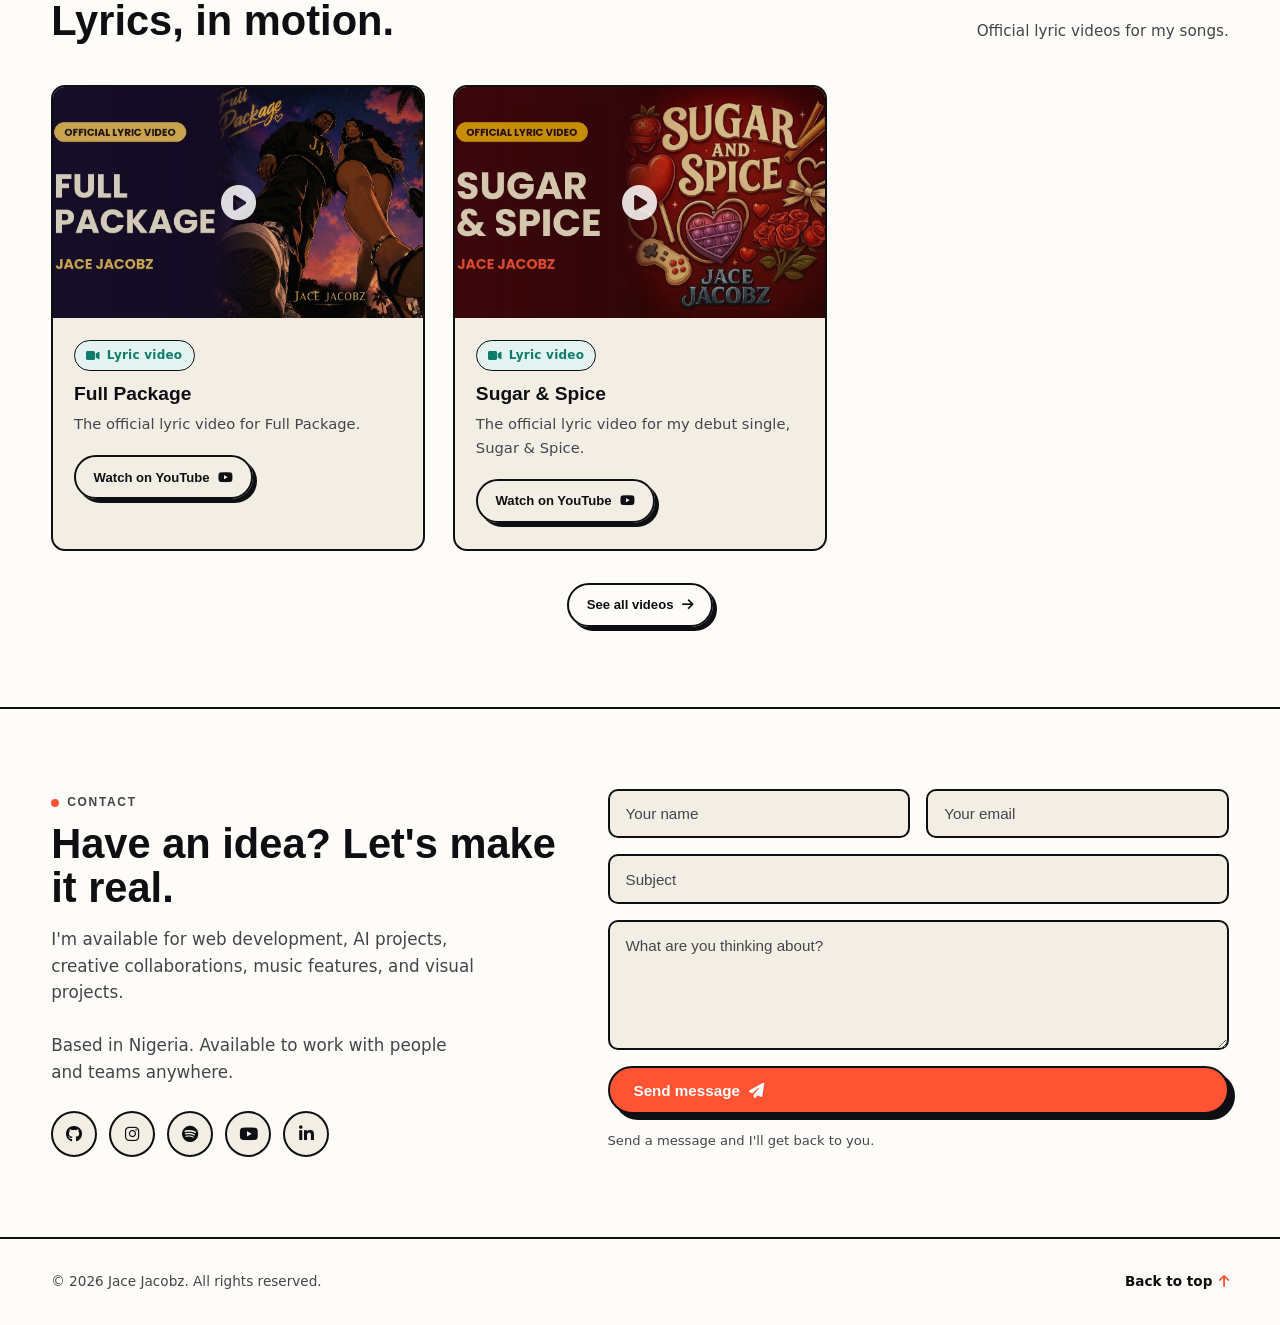
==== commit 44d63aec: "Update Voxloop Studio" ====
--- a/index.html
+++ b/index.html
@@ -166,14 +166,27 @@
     <div class="cards-grid">
       <div class="card">
         <div class="card-media">
-          <img src="assets/images/sugar-and-spice.jpg" alt="Sugar and Spice single artwork">
+          <img src="assets/images/full-package.webp" alt="Full Package single artwork">
           <div class="card-play"><i class="fa-solid fa-circle-play"></i></div>
         </div>
         <div class="card-body">
           <span class="tag music"><i class="fa-solid fa-music"></i> Single</span>
-          <h3>Sugar and Spice</h3>
-          <p>A feel-good Afrobeats record about the kind of connection that makes everything else feel lighter.</p>
-          <a href="https://open.spotify.com/track/6EVxZdwl1xy4vWzZKZlVXa" class="btn sm outline">Listen on Spotify <i class="fa-brands fa-spotify"></i></a>
+          <h3>Full Package</h3>
+          <p>Full Package is my latest single.</p>
+          <a href="https://open.spotify.com/search/Jace%20Jacobz%20Full%20Package" class="btn sm outline">Listen on Spotify <i class="fa-brands fa-spotify"></i></a>
+        </div>
+      </div>
+
+      <div class="card">
+        <div class="card-media">
+          <img src="assets/images/sex&body.webp" alt="Sex & Body single artwork">
+          <div class="card-play"><i class="fa-solid fa-circle-play"></i></div>
+        </div>
+        <div class="card-body">
+          <span class="tag music"><i class="fa-solid fa-music"></i> Single</span>
+          <h3>Sex & Body ft. RAVAGE</h3>
+          <p>A high-energy Afrobeats record built around attraction, nightlife, and the chemistry of a spontaneous encounter.</p>
+          <a href="https://open.spotify.com/track/5dvdo11nixonfD4e5Ea9B6" class="btn sm outline">Listen on Spotify <i class="fa-brands fa-spotify"></i></a>
         </div>
       </div>
 
@@ -187,19 +200,6 @@
           <h3>Easy Money ft. AD3SOLA</h3>
           <p>"An Afrobeats record about pushing through the struggle, reaching a better place, and enjoying what comes with finally seeing the results.</p>
           <a href="https://open.spotify.com/track/0xLOBSj4Y305qn7mlrOwvb" class="btn sm outline">Listen on Spotify <i class="fa-brands fa-spotify"></i></a>
-        </div>
-      </div>
-
-      <div class="card">
-        <div class="card-media">
-          <img src="assets/images/sex&body.webp" alt="Sex & Body single artwork">
-          <div class="card-play"><i class="fa-solid fa-circle-play"></i></div>
-        </div>
-        <div class="card-body">
-          <span class="tag music"><i class="fa-solid fa-music"></i> Single</span>
-          <h3>Sex & Body ft. RAVAGE</h3>
-          <p>A high-energy Afrobeats record built around attraction, nightlife, and the chemistry of a spontaneous encounter.</p>
-          <a href="https://open.spotify.com/track/5dvdo11nixonfD4e5Ea9B6" class="btn sm outline">Listen on Spotify <i class="fa-brands fa-spotify"></i></a>
         </div>
       </div>
     </div>
@@ -224,6 +224,19 @@
     <div class="cards-grid">
       <div class="card">
         <div class="card-media">
+          <img src="assets/images/full-package-thumb.jpg" alt="Full Package lyric video thumbnail">
+          <div class="card-play"><i class="fa-solid fa-circle-play"></i></div>
+        </div>
+        <div class="card-body">
+          <span class="tag video"><i class="fa-solid fa-video"></i> Lyric video</span>
+          <h3>Full Package</h3>
+          <p>The official lyric video for Full Package.</p>
+          <a href="https://youtu.be/ElX-lm3iU8Q" class="btn sm outline">Watch on YouTube <i class="fa-brands fa-youtube"></i></a>
+        </div>
+      </div>
+
+      <div class="card">
+        <div class="card-media">
           <img src="assets/images/sugar-and-spice-thumb.jpg" alt="Sugar &amp; Spice lyric video thumbnail">
           <div class="card-play"><i class="fa-solid fa-circle-play"></i></div>
         </div>
@@ -232,19 +245,6 @@
           <h3>Sugar &amp; Spice</h3>
           <p>The official lyric video for my debut single, Sugar &amp; Spice.</p>
           <a href="https://youtu.be/jPSlTZLBIx8" class="btn sm outline">Watch on YouTube <i class="fa-brands fa-youtube"></i></a>
-        </div>
-      </div>
-
-      <div class="card">
-        <div class="card-media">
-          <img src="assets/images/full-package-thumb.jpg" alt="Full Package lyric video thumbnail">
-          <div class="card-play"><i class="fa-solid fa-circle-play"></i></div>
-        </div>
-        <div class="card-body">
-          <span class="tag video"><i class="fa-solid fa-video"></i> Lyric video</span>
-          <h3>Full Package</h3>
-          <p>The official lyric video for Full Package.</p>
-          <a href="https://youtu.be/ElX-lm3iU8Q" class="btn sm outline">Watch on YouTube <i class="fa-brands fa-youtube"></i></a>
         </div>
       </div>
     </div>
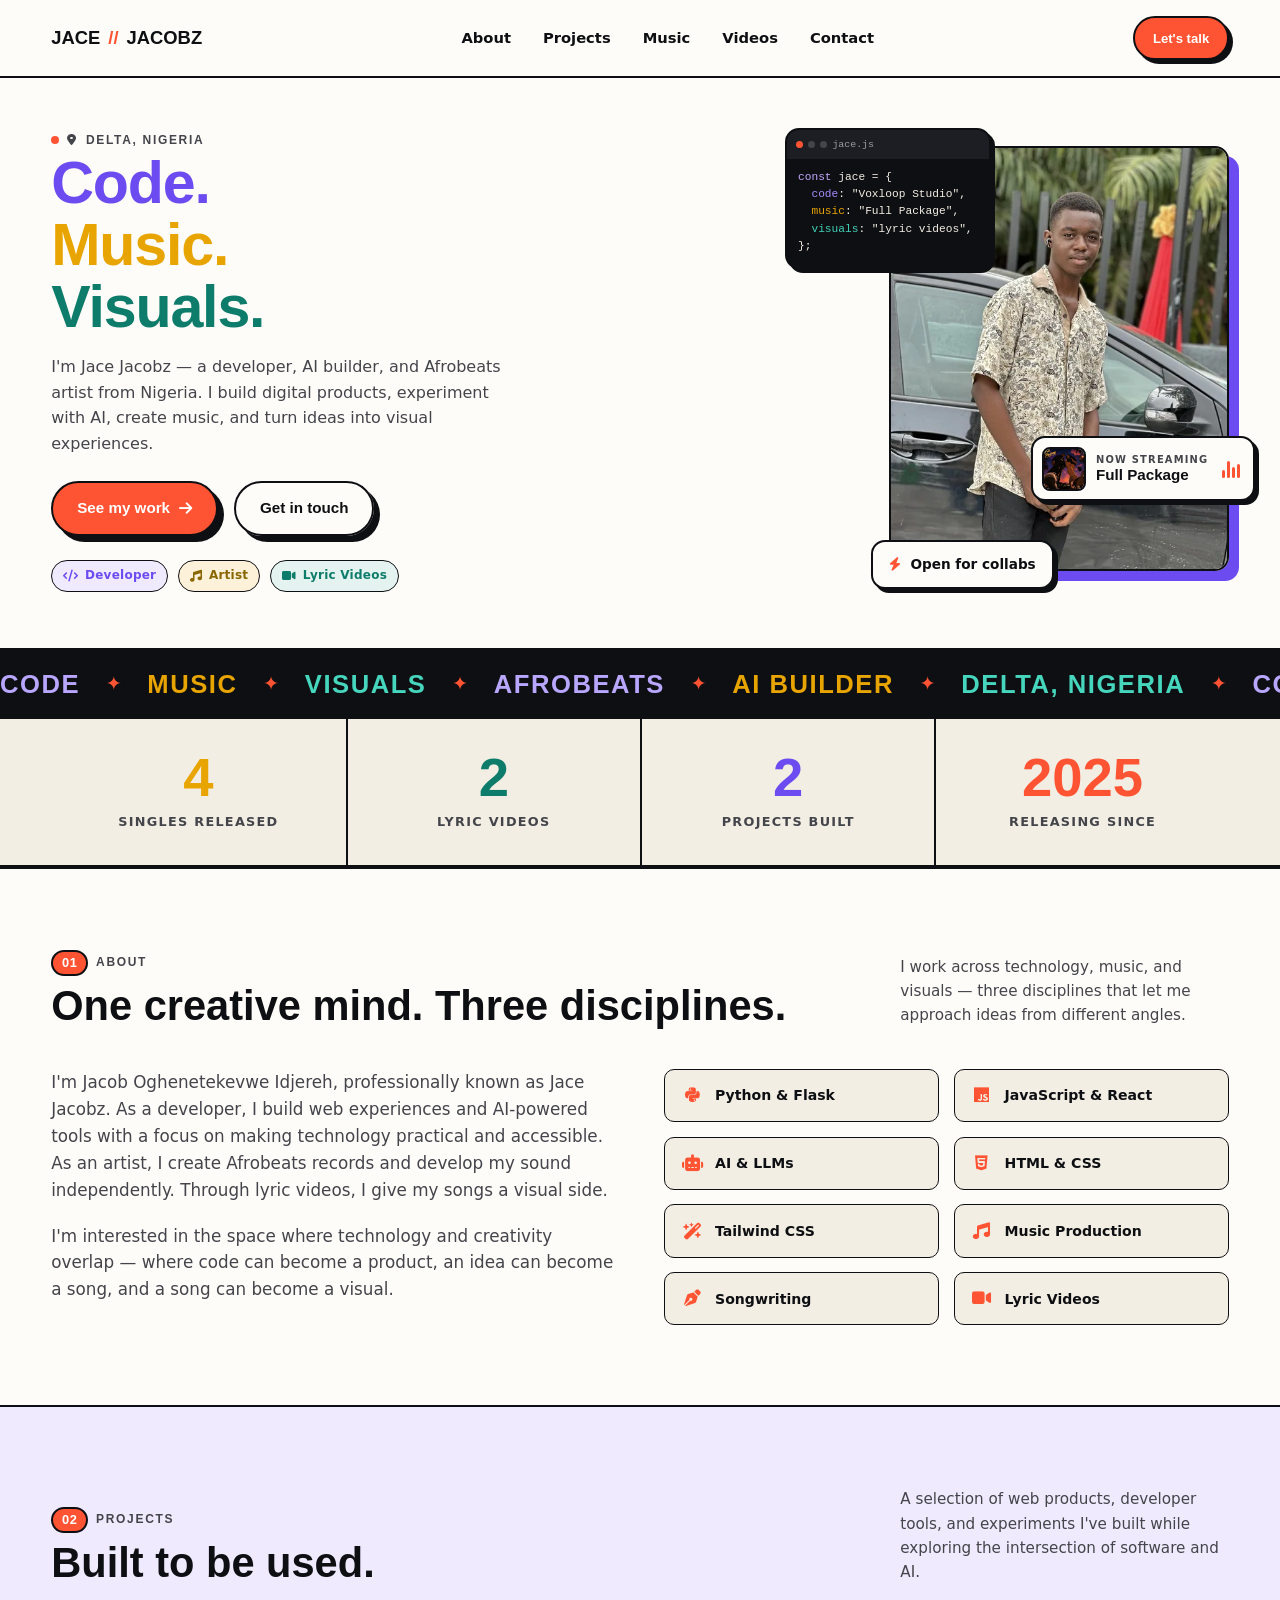
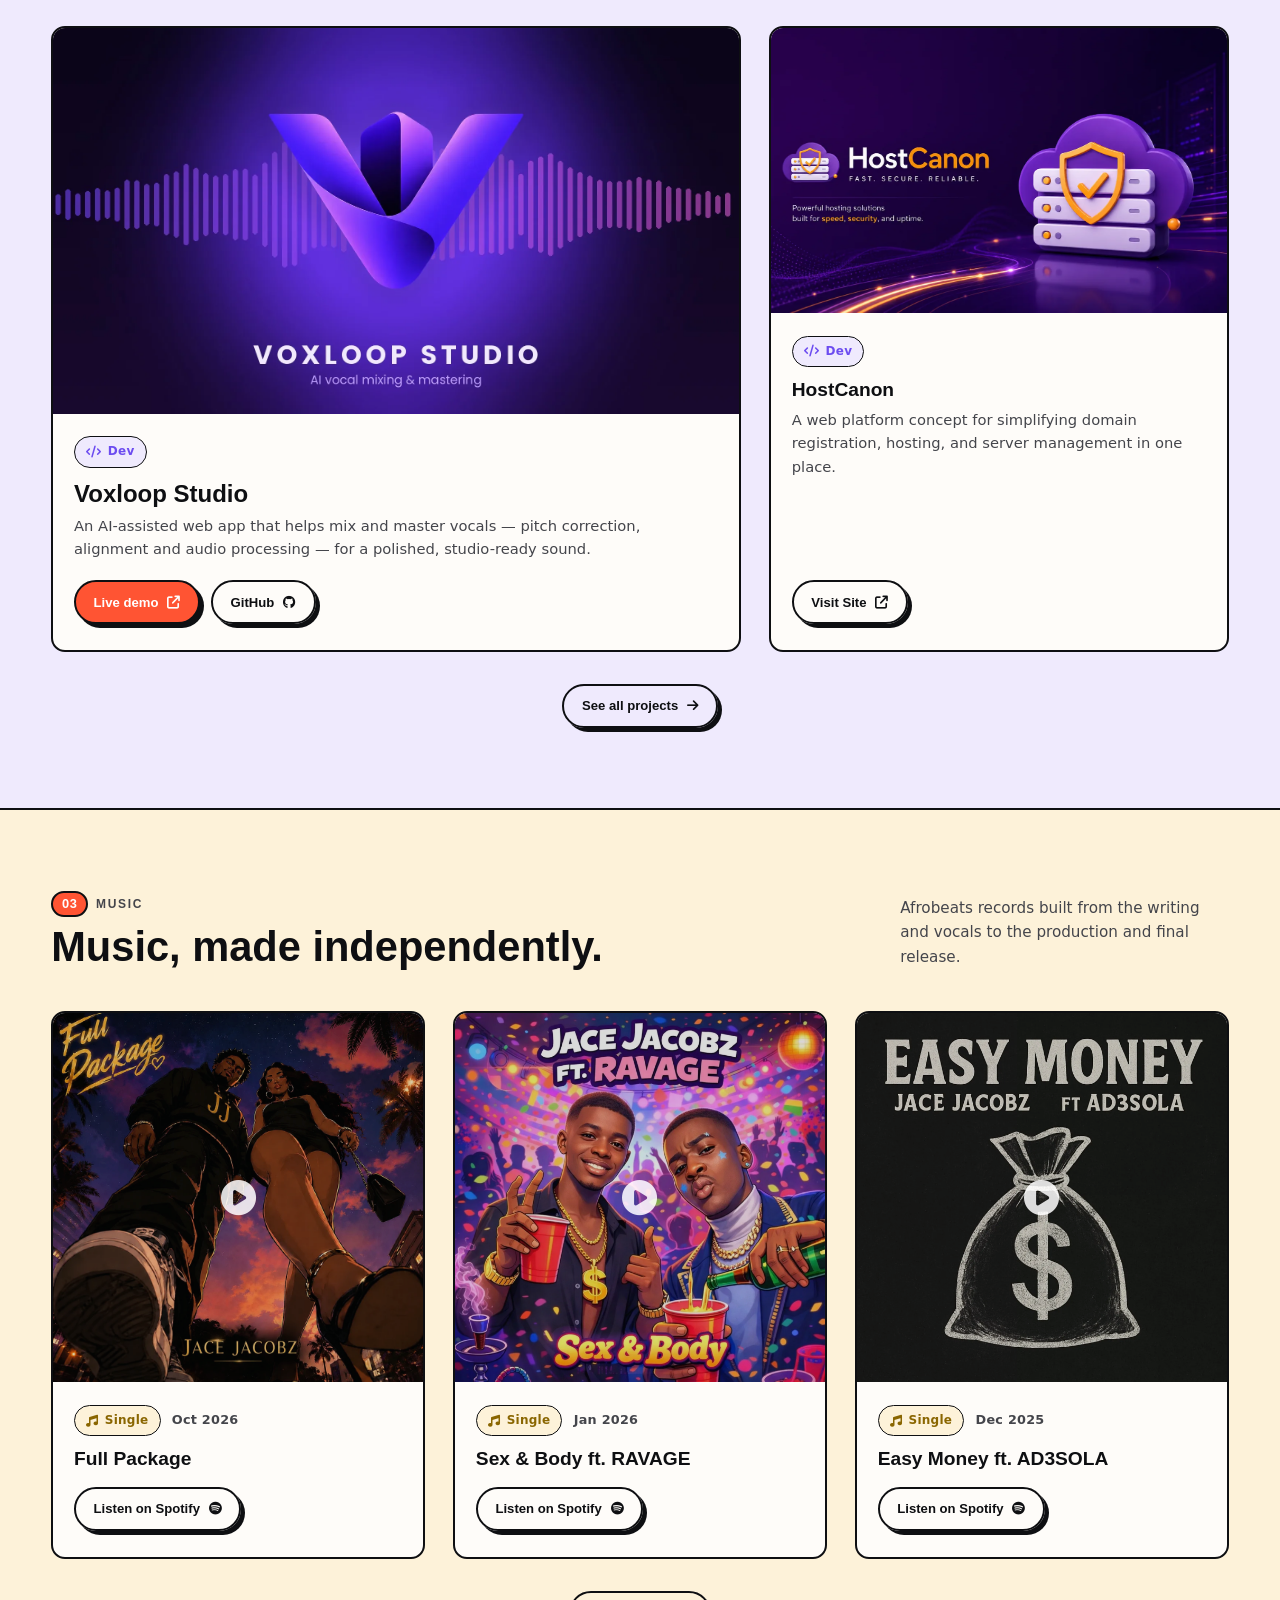
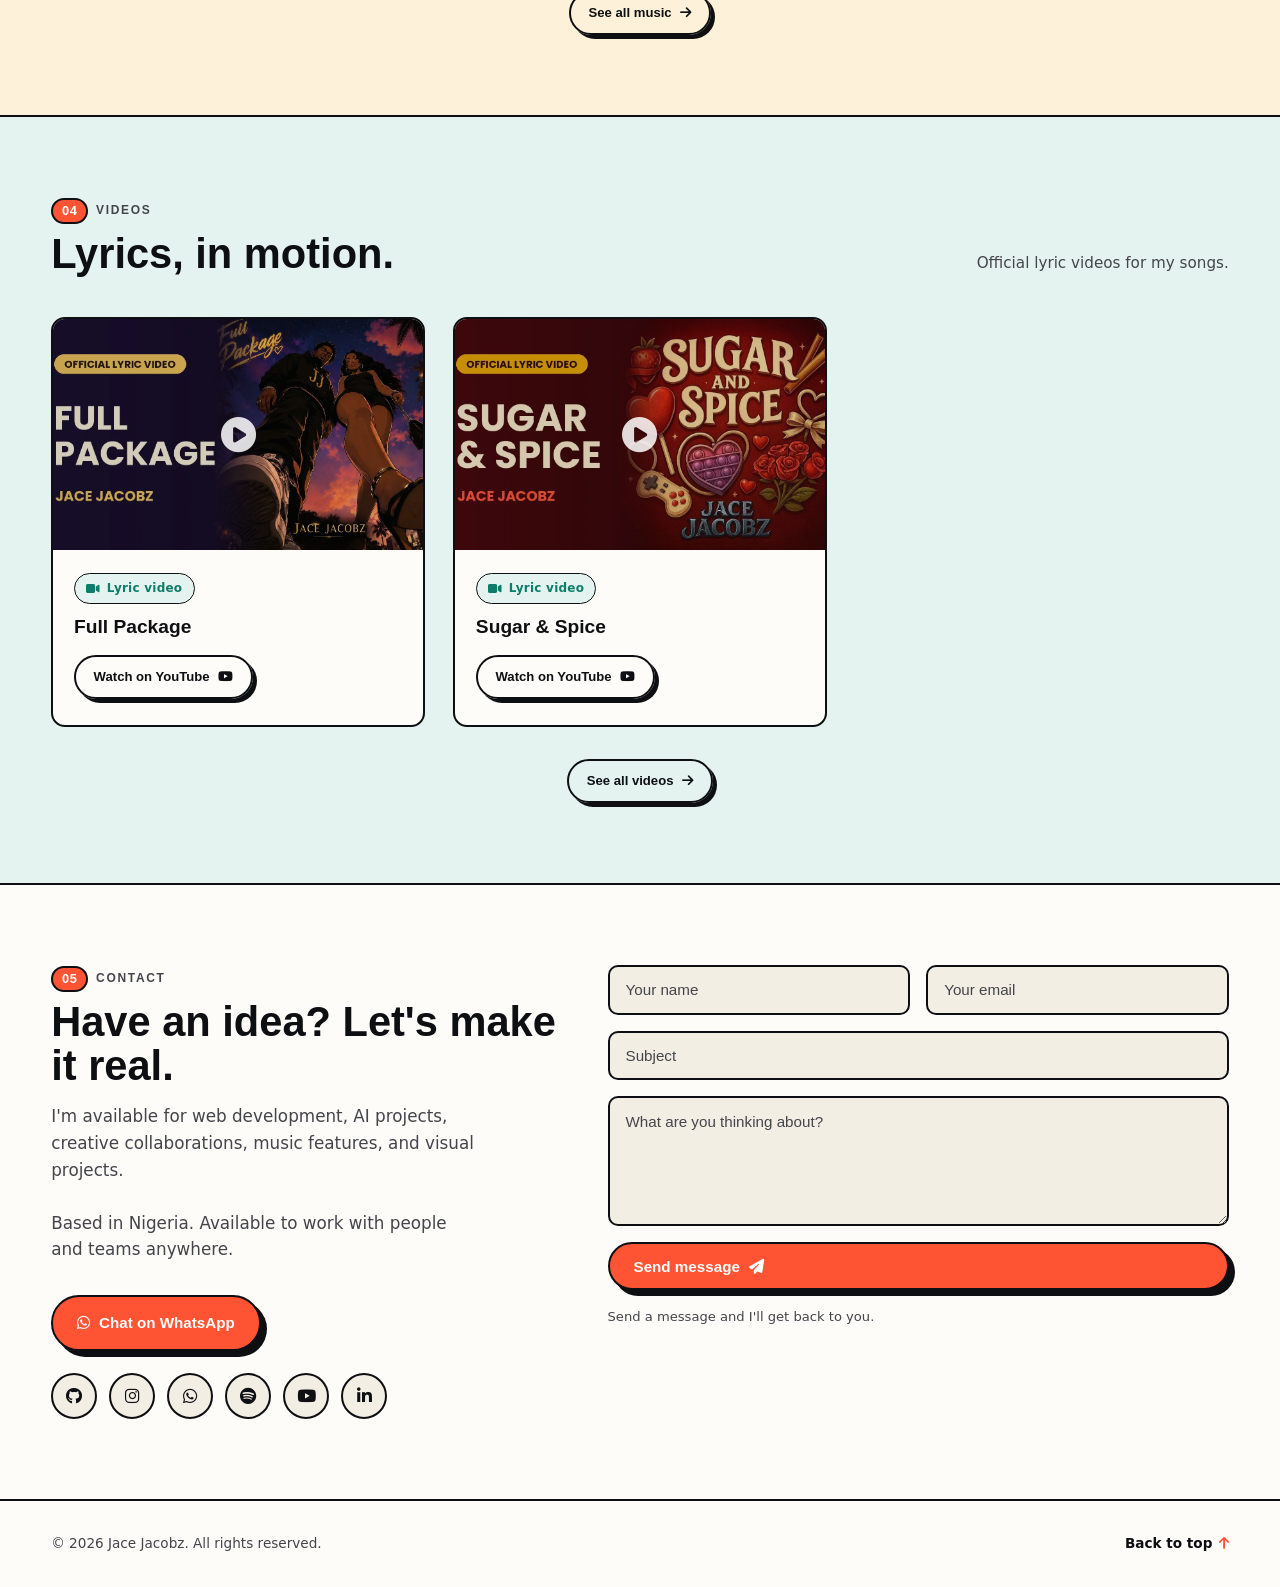
==== commit 988bb0d1: "Update Voxloop Studio" ====
--- a/index.html
+++ b/index.html
@@ -3,11 +3,27 @@
 <head>
 <meta charset="UTF-8">
 <title>Jace Jacobz — Code. Music. Visuals.</title>
-<meta name="viewport" content="width=device-width, initial-scale=1">
-<meta name="description" content="Jace Jacobz — full-stack developer, AI builder and Afrobeats artist based in Delta, Nigeria.">
+<meta name="viewport" content="width=device-width, initial-scale=1, viewport-fit=cover">
+<meta name="description" content="Jacob Oghenetekevwe Idjereh, professionally known as Jace Jacobz — full-stack developer, AI builder and Afrobeats artist based in Delta, Nigeria.">
+<!-- Link previews (WhatsApp, Instagram, X, etc.) -->
+<meta property="og:type" content="website">
+<meta property="og:site_name" content="Jace Jacobz">
+<meta property="og:title" content="Jace Jacobz — Code. Music. Visuals.">
+<meta property="og:description" content="Jacob Oghenetekevwe Idjereh, professionally known as Jace Jacobz — full-stack developer, AI builder and Afrobeats artist based in Delta, Nigeria.">
+<meta property="og:url" content="https://jacejacobz.github.io/jace-portfolio/">
+<meta property="og:image" content="https://jacejacobz.github.io/jace-portfolio/assets/images/og-image.jpg">
+<meta property="og:image:width" content="1200">
+<meta property="og:image:height" content="630">
+<meta name="twitter:card" content="summary_large_image">
+<meta name="twitter:title" content="Jace Jacobz — Code. Music. Visuals.">
+<meta name="twitter:description" content="Jacob Oghenetekevwe Idjereh, professionally known as Jace Jacobz — full-stack developer, AI builder and Afrobeats artist based in Delta, Nigeria.">
+<meta name="twitter:image" content="https://jacejacobz.github.io/jace-portfolio/assets/images/og-image.jpg">
+<script type="application/ld+json">
+{"@context":"https://schema.org","@type":"Person","name":"Jacob Oghenetekevwe Idjereh","alternateName":"Jace Jacobz","description":"Full-stack developer, AI builder and Afrobeats artist based in Delta, Nigeria.","url":"https://jacejacobz.github.io/jace-portfolio/","image":"https://jacejacobz.github.io/jace-portfolio/assets/images/og-image.jpg","sameAs":["https://instagram.com/jace.jacobz","https://open.spotify.com/artist/1dXIuXxO2EBXhNMmqf7gLY","https://www.youtube.com/@jacejacobz","https://github.com/JaceJacobz","https://www.linkedin.com/in/jacejacobz"]}
+</script>
 
 <!-- fav-icon -->
-<link rel="shortcut icon" href="assets/images/fav-icon.png" type="image/x-icon">
+<link rel="icon" href="assets/images/fav-icon.png" type="image/png">
 
 <!-- Fonts: Clash Display (headlines) + Satoshi (body) — Fontshare -->
 <link rel="preconnect" href="https://api.fontshare.com">
@@ -17,9 +33,19 @@
 <link rel="stylesheet" href="https://cdnjs.cloudflare.com/ajax/libs/font-awesome/6.5.2/css/all.min.css">
 
 <!-- Shared site styles -->
+<script>try{if(sessionStorage.getItem("pl"))document.documentElement.classList.add("no-preload")}catch(e){}</script>
 <link rel="stylesheet" href="assets/css/style.css">
 </head>
 <body id="top">
+<!-- ============ PRELOADER (shows once per visit) ============ -->
+<div class="preloader" id="preloader" aria-hidden="true">
+  <div class="pl-logo">JACE<span class="dot">//</span>JACOBZ</div>
+  <div class="pl-bars"><i></i><i></i><i></i><i></i><i></i></div>
+  <div class="pl-bar"><span></span></div>
+  <div class="pl-tag">Code. Music. Visuals.</div>
+</div>
+<noscript><style>.preloader{display:none}</style></noscript>
+
 
 <!-- ============ HEADER ============ -->
 <header class="site-header">
@@ -67,10 +93,35 @@
 
     <div class="hero-visual">
       <div class="hero-photo-wrap">
-        <img src="assets/images/Jace-Jacobz-Pro-shot.jfif" alt="Portrait of Jace Jacobz">
+        <img src="assets/images/Jace-Jacobz-Pro-shot.webp" alt="Portrait of Jace Jacobz">
       </div>
       <div class="hero-badge"><i class="fa-solid fa-bolt"></i> Open for collabs</div>
-    </div>
+      <a class="float-card now-playing" href="https://open.spotify.com/artist/1dXIuXxO2EBXhNMmqf7gLY" aria-label="Listen to Jace Jacobz on Spotify">
+        <img src="assets/images/full-package.webp" alt="" width="44" height="44">
+        <span class="np-text"><small>Now streaming</small><b>Full Package</b></span>
+        <span class="eq" aria-hidden="true"><i></i><i></i><i></i><i></i></span>
+      </a>
+      <div class="float-card code-card" aria-hidden="true">
+        <span class="cc-bar"><i></i><i></i><i></i> jace.js</span>
+<pre><span class="k">const</span> jace = {
+  <span class="p1">code</span>: <span class="s">"Voxloop Studio"</span>,
+  <span class="p2">music</span>: <span class="s">"Full Package"</span>,
+  <span class="p3">visuals</span>: <span class="s">"lyric videos"</span>,
+};</pre>
+      </div>
+    </div>
+  </div>
+</section>
+
+<!-- ============ MARQUEE + STATS ============ -->
+<div class="marquee" aria-hidden="true"><div class="marquee-track"><span>CODE</span><i>✦</i><span>MUSIC</span><i>✦</i><span>VISUALS</span><i>✦</i><span>AFROBEATS</span><i>✦</i><span>AI BUILDER</span><i>✦</i><span>DELTA, NIGERIA</span><i>✦</i><span>CODE</span><i>✦</i><span>MUSIC</span><i>✦</i><span>VISUALS</span><i>✦</i><span>AFROBEATS</span><i>✦</i><span>AI BUILDER</span><i>✦</i><span>DELTA, NIGERIA</span><i>✦</i></div></div>
+
+<section class="stats">
+  <div class="container stats-grid">
+    <div class="stat s-music"><b data-count="4">4</b><span>Singles released</span></div>
+    <div class="stat s-video"><b data-count="2">2</b><span>Lyric videos</span></div>
+    <div class="stat s-code"><b data-count="2">2</b><span>Projects built</span></div>
+    <div class="stat s-coral"><b>2025</b><span>Releasing since</span></div>
   </div>
 </section>
 
@@ -79,7 +130,7 @@
   <div class="container">
     <div class="section-head">
       <div>
-        <span class="eyebrow">About</span>
+        <span class="eyebrow numbered"><b>01</b> About</span>
         <h2 class="section-title">One creative mind. Three disciplines.</h2>
       </div>
       <p class="section-note">I work across technology, music, and visuals — three disciplines that let me approach ideas from different angles.</p>
@@ -87,7 +138,7 @@
 
     <div class="about-grid">
       <div class="about-text">
-        <p>As a developer, I build web experiences and AI-powered tools with a focus on making technology practical and accessible. As an artist, I create Afrobeats records and develop my sound independently. Through lyric videos, I give my songs a visual side.</p>
+        <p>I'm Jacob Oghenetekevwe Idjereh, professionally known as Jace Jacobz. As a developer, I build web experiences and AI-powered tools with a focus on making technology practical and accessible. As an artist, I create Afrobeats records and develop my sound independently. Through lyric videos, I give my songs a visual side.</p>
         <p>I'm interested in the space where technology and creativity overlap — where code can become a product, an idea can become a song, and a song can become a visual.</p>
       </div>
 
@@ -110,7 +161,7 @@
   <div class="container">
     <div class="section-head">
       <div>
-        <span class="eyebrow">Projects</span>
+        <span class="eyebrow numbered"><b>02</b> Projects</span>
         <h2 class="section-title">Built to be used.</h2>
       </div>
       <p class="section-note">A selection of web products, developer tools, and experiments I've built while exploring the intersection of software and AI.</p>
@@ -122,19 +173,22 @@
     <div class="cards-grid">
       <div class="card">
         <div class="card-media">
-          <img src="assets/images/voxloop-studio.jpg" alt="Voxloop Studio logo over a vocal waveform">
+          <img src="assets/images/voxloop-studio.webp" loading="lazy" decoding="async" alt="Voxloop Studio logo over a vocal waveform">
         </div>
         <div class="card-body">
           <span class="tag dev"><i class="fa-solid fa-code"></i> Dev</span>
           <h3>Voxloop Studio</h3>
           <p>An AI-assisted web app that helps mix and master vocals — pitch correction, alignment and audio processing — for a polished, studio-ready sound.</p>
-          <a href="https://github.com/JaceJacobz/voxloop-studio" class="btn sm outline">GitHub <i class="fa-brands fa-github"></i></a>
-        </div>
-      </div>
-
-      <div class="card">
-        <div class="card-media">
-          <img src="assets/images/Hostcanon.png" alt="HostCanon website">
+          <div class="card-actions">
+            <a href="https://jacejacobz.github.io/voxloop-studio/" class="btn sm solid-coral">Live demo <i class="fa-solid fa-arrow-up-right-from-square"></i></a>
+            <a href="https://github.com/JaceJacobz/voxloop-studio" class="btn sm outline">GitHub <i class="fa-brands fa-github"></i></a>
+          </div>
+        </div>
+      </div>
+
+      <div class="card">
+        <div class="card-media">
+          <img src="assets/images/Hostcanon.webp" loading="lazy" decoding="async" alt="HostCanon website">
         </div>
         <div class="card-body">
           <span class="tag dev"><i class="fa-solid fa-code"></i> Dev</span>
@@ -157,7 +211,7 @@
   <div class="container">
     <div class="section-head">
       <div>
-        <span class="eyebrow">Music</span>
+        <span class="eyebrow numbered"><b>03</b> Music</span>
         <h2 class="section-title">Music, made independently.</h2>
       </div>
       <p class="section-note">Afrobeats records built from the writing and vocals to the production and final release.</p>
@@ -166,39 +220,36 @@
     <div class="cards-grid">
       <div class="card">
         <div class="card-media">
-          <img src="assets/images/full-package.webp" alt="Full Package single artwork">
-          <div class="card-play"><i class="fa-solid fa-circle-play"></i></div>
-        </div>
-        <div class="card-body">
-          <span class="tag music"><i class="fa-solid fa-music"></i> Single</span>
+          <img src="assets/images/full-package.webp" loading="lazy" decoding="async" alt="Full Package single artwork">
+          <div class="card-play"><i class="fa-solid fa-circle-play"></i></div>
+        </div>
+        <div class="card-body">
+          <div class="card-meta"><span class="tag music"><i class="fa-solid fa-music"></i> Single</span><time class="card-date" datetime="2026-10-30">Oct 2026</time></div>
           <h3>Full Package</h3>
-          <p>Full Package is my latest single.</p>
-          <a href="https://open.spotify.com/search/Jace%20Jacobz%20Full%20Package" class="btn sm outline">Listen on Spotify <i class="fa-brands fa-spotify"></i></a>
-        </div>
-      </div>
-
-      <div class="card">
-        <div class="card-media">
-          <img src="assets/images/sex&body.webp" alt="Sex & Body single artwork">
-          <div class="card-play"><i class="fa-solid fa-circle-play"></i></div>
-        </div>
-        <div class="card-body">
-          <span class="tag music"><i class="fa-solid fa-music"></i> Single</span>
+          <a href="https://open.spotify.com/track/3VnPRqQXySoyyuoGE9x6We" class="btn sm outline">Listen on Spotify <i class="fa-brands fa-spotify"></i></a>
+        </div>
+      </div>
+
+      <div class="card">
+        <div class="card-media">
+          <img src="assets/images/sex-and-body.webp" loading="lazy" decoding="async" alt="Sex & Body single artwork">
+          <div class="card-play"><i class="fa-solid fa-circle-play"></i></div>
+        </div>
+        <div class="card-body">
+          <div class="card-meta"><span class="tag music"><i class="fa-solid fa-music"></i> Single</span><time class="card-date" datetime="2026-01-30">Jan 2026</time></div>
           <h3>Sex & Body ft. RAVAGE</h3>
-          <p>A high-energy Afrobeats record built around attraction, nightlife, and the chemistry of a spontaneous encounter.</p>
           <a href="https://open.spotify.com/track/5dvdo11nixonfD4e5Ea9B6" class="btn sm outline">Listen on Spotify <i class="fa-brands fa-spotify"></i></a>
         </div>
       </div>
 
       <div class="card">
         <div class="card-media">
-          <img src="assets/images/Easy-Money.webp" alt="Easy Money single artwork">
-          <div class="card-play"><i class="fa-solid fa-circle-play"></i></div>
-        </div>
-        <div class="card-body">
-          <span class="tag music"><i class="fa-solid fa-music"></i> Single</span>
+          <img src="assets/images/Easy-Money.webp" loading="lazy" decoding="async" alt="Easy Money single artwork">
+          <div class="card-play"><i class="fa-solid fa-circle-play"></i></div>
+        </div>
+        <div class="card-body">
+          <div class="card-meta"><span class="tag music"><i class="fa-solid fa-music"></i> Single</span><time class="card-date" datetime="2025-12-17">Dec 2025</time></div>
           <h3>Easy Money ft. AD3SOLA</h3>
-          <p>"An Afrobeats record about pushing through the struggle, reaching a better place, and enjoying what comes with finally seeing the results.</p>
           <a href="https://open.spotify.com/track/0xLOBSj4Y305qn7mlrOwvb" class="btn sm outline">Listen on Spotify <i class="fa-brands fa-spotify"></i></a>
         </div>
       </div>
@@ -215,7 +266,7 @@
   <div class="container">
     <div class="section-head">
       <div>
-        <span class="eyebrow">Videos</span>
+        <span class="eyebrow numbered"><b>04</b> Videos</span>
         <h2 class="section-title">Lyrics, in motion.</h2>
       </div>
       <p class="section-note">Official lyric videos for my songs.</p>
@@ -224,26 +275,24 @@
     <div class="cards-grid">
       <div class="card">
         <div class="card-media">
-          <img src="assets/images/full-package-thumb.jpg" alt="Full Package lyric video thumbnail">
+          <img src="assets/images/full-package-thumb.webp" loading="lazy" decoding="async" alt="Full Package lyric video thumbnail">
           <div class="card-play"><i class="fa-solid fa-circle-play"></i></div>
         </div>
         <div class="card-body">
           <span class="tag video"><i class="fa-solid fa-video"></i> Lyric video</span>
           <h3>Full Package</h3>
-          <p>The official lyric video for Full Package.</p>
           <a href="https://youtu.be/ElX-lm3iU8Q" class="btn sm outline">Watch on YouTube <i class="fa-brands fa-youtube"></i></a>
         </div>
       </div>
 
       <div class="card">
         <div class="card-media">
-          <img src="assets/images/sugar-and-spice-thumb.jpg" alt="Sugar &amp; Spice lyric video thumbnail">
+          <img src="assets/images/sugar-and-spice-thumb.webp" loading="lazy" decoding="async" alt="Sugar &amp; Spice lyric video thumbnail">
           <div class="card-play"><i class="fa-solid fa-circle-play"></i></div>
         </div>
         <div class="card-body">
           <span class="tag video"><i class="fa-solid fa-video"></i> Lyric video</span>
           <h3>Sugar &amp; Spice</h3>
-          <p>The official lyric video for my debut single, Sugar &amp; Spice.</p>
           <a href="https://youtu.be/jPSlTZLBIx8" class="btn sm outline">Watch on YouTube <i class="fa-brands fa-youtube"></i></a>
         </div>
       </div>
@@ -259,13 +308,15 @@
 <section id="contact" class="section">
   <div class="container contact-grid">
     <div class="contact-info">
-      <span class="eyebrow">Contact</span>
+      <span class="eyebrow numbered"><b>05</b> Contact</span>
       <h2 class="section-title" style="margin-bottom:1rem;">Have an idea? Let's make it real.</h2>
       <p>I'm available for web development, AI projects, creative collaborations, music features, and visual projects.</p>
       <p>Based in Nigeria. Available to work with people and teams anywhere.</p>
+      <a href="https://wa.me/2348140527076?text=Hi%20Jace%2C%20I%20found%20your%20portfolio%20and%20I%27d%20like%20to%20talk." class="btn solid-coral wa-btn"><i class="fa-brands fa-whatsapp"></i> Chat on WhatsApp</a>
       <div class="social-row">
         <a href="https://github.com/JaceJacobz" class="social-btn" aria-label="GitHub"><i class="fa-brands fa-github"></i></a>
-        <a href="https://instagram.com/jace.jacobz?igsi=MTg0dHZlNXdodzVzcw==" class="social-btn" aria-label="Instagram"><i class="fa-brands fa-instagram"></i></a>
+        <a href="https://instagram.com/jace.jacobz" class="social-btn" aria-label="Instagram"><i class="fa-brands fa-instagram"></i></a>
+        <a href="https://wa.me/2348140527076?text=Hi%20Jace%2C%20I%20found%20your%20portfolio%20and%20I%27d%20like%20to%20talk." class="social-btn" aria-label="WhatsApp"><i class="fa-brands fa-whatsapp"></i></a>
         <a href="https://open.spotify.com/artist/1dXIuXxO2EBXhNMmqf7gLY" class="social-btn" aria-label="Spotify"><i class="fa-brands fa-spotify"></i></a>
         <a href="https://www.youtube.com/@jacejacobz?si=zRm6_VZC7M4esExl" class="social-btn" aria-label="YouTube"><i class="fa-brands fa-youtube"></i></a>
         <a href="https://www.linkedin.com/in/jacejacobz" class="social-btn" aria-label="LinkedIn"><i class="fa-brands fa-linkedin-in"></i></a>
@@ -305,6 +356,17 @@
 
 <!-- Shared site script: mobile nav, active-page nav highlight,
      scroll reveal, and the music/video play-icon click-through -->
+
+<!-- ============ MOBILE TAB BAR ============ -->
+<nav class="tabbar" aria-label="Main">
+  <a href="index.html" data-tab="index.html"><i class="fa-solid fa-house"></i><span>Home</span></a>
+  <a href="projects.html" data-tab="projects.html"><i class="fa-solid fa-laptop-code"></i><span>Work</span></a>
+  <a href="music.html" data-tab="music.html"><i class="fa-solid fa-music"></i><span>Music</span></a>
+  <a href="videos.html" data-tab="videos.html"><i class="fa-solid fa-circle-play"></i><span>Videos</span></a>
+  <a href="index.html#contact" data-tab="contact"><i class="fa-solid fa-paper-plane"></i><span>Contact</span></a>
+</nav>
+<a class="wa-fab" href="https://wa.me/2348140527076?text=Hi%20Jace%2C%20I%20found%20your%20portfolio%20and%20I%27d%20like%20to%20talk." aria-label="Chat on WhatsApp"><i class="fa-brands fa-whatsapp"></i></a>
+
 <script src="assets/js/main.js"></script>
 </body>
 </html>
--- a/assets/css/style.css
+++ b/assets/css/style.css
@@ -370,3 +370,195 @@
   transition:opacity .7s cubic-bezier(.2,.7,.2,1), transform .7s cubic-bezier(.2,.7,.2,1);
 }
 .reveal.in-view{ opacity:1; transform:translateY(0); }
+
+
+/* ---------- release dates, card actions, whatsapp ---------- */
+.card-meta{ display:flex; align-items:center; gap:.7rem; margin-bottom:.8rem; }
+.card-meta .tag{ margin-bottom:0; }
+.card-date{ font-size:.8rem; font-weight:700; color:var(--ink-soft); letter-spacing:.02em; }
+.card-actions{ display:flex; flex-wrap:wrap; gap:.7rem; }
+.wa-btn{ margin:.4rem 0 1.4rem; }
+
+
+/* ==========================================================
+   LAYOUT UPGRADE — numbered sections, hero cards, marquee,
+   stats, pillar-tinted sections, year groups, phone tab bar
+========================================================== */
+
+/* numbered eyebrows: "01 About" */
+.eyebrow.numbered::before{ display:none; }
+.eyebrow.numbered b{
+  font-family:'Clash Display',sans-serif; font-weight:700; font-size:.8rem;
+  color:#fff; background:var(--coral); border:2px solid var(--ink);
+  border-radius:999px; padding:.05rem .55rem; letter-spacing:.04em;
+}
+
+/* hero floating cards */
+.float-card{
+  position:absolute; background:var(--paper); border:2px solid var(--ink);
+  border-radius:var(--radius); box-shadow:var(--pop-sm);
+}
+.now-playing{
+  bottom:70px; right:-26px; display:flex; align-items:center; gap:.65rem;
+  padding:.55rem .8rem .55rem .55rem; transition:transform .2s ease, box-shadow .2s ease;
+}
+.now-playing:hover{ transform:translate(-3px,-3px); box-shadow:7px 7px 0 var(--ink); }
+.now-playing img{ width:44px; height:44px; border-radius:8px; border:2px solid var(--ink); object-fit:cover; }
+.np-text{ display:flex; flex-direction:column; line-height:1.15; }
+.np-text small{ font-size:.62rem; font-weight:700; letter-spacing:.12em; text-transform:uppercase; color:var(--ink-soft); }
+.np-text b{ font-family:'Clash Display',sans-serif; font-size:.95rem; }
+.eq{ display:flex; align-items:flex-end; gap:2px; height:18px; margin-left:.2rem; }
+.eq i{ width:3px; background:var(--coral); border-radius:2px; animation:eq 1s ease-in-out infinite; }
+.eq i:nth-child(1){ height:40%; animation-delay:-.2s; }
+.eq i:nth-child(2){ height:90%; animation-delay:-.5s; }
+.eq i:nth-child(3){ height:60%; animation-delay:-.8s; }
+.eq i:nth-child(4){ height:75%; animation-delay:-.35s; }
+@keyframes eq{ 0%,100%{ transform:scaleY(.35); } 50%{ transform:scaleY(1); } }
+.eq i{ transform-origin:bottom; }
+
+.code-card{
+  top:-18px; left:-104px; width:206px; background:var(--ink); color:#F3EEE4;
+  box-shadow:var(--pop-sm) ; border-color:var(--ink); overflow:hidden;
+  font-family:ui-monospace,SFMono-Regular,Menlo,Consolas,monospace; font-size:.7rem;
+}
+.cc-bar{ display:flex; align-items:center; gap:5px; padding:.4rem .6rem; background:#1d1e24; color:#9a9ba3; font-size:.62rem; }
+.cc-bar i{ width:7px; height:7px; border-radius:50%; background:#44454B; }
+.cc-bar i:first-child{ background:var(--coral); }
+.code-card pre{ margin:0; padding:.6rem .7rem .75rem; line-height:1.55; white-space:pre; }
+.code-card .k{ color:#c4a8ff; }
+.code-card .s{ color:#F3EEE4; }
+.code-card .p1{ color:#a58bff; } .code-card .p2{ color:var(--sound); } .code-card .p3{ color:#3fd0b6; }
+
+/* marquee band */
+.marquee{ background:var(--ink); color:var(--paper); border-top:2px solid var(--ink); overflow:hidden; padding:.9rem 0; }
+.marquee-track{ display:flex; width:max-content; gap:1.6rem; animation:marquee 32s linear infinite; }
+.marquee-track span{
+  font-family:'Clash Display',sans-serif; font-weight:700; font-size:clamp(1.1rem,3.4vw,1.6rem);
+  letter-spacing:.06em; white-space:nowrap;
+}
+.marquee-track i{ font-style:normal; color:var(--coral); font-size:1.2rem; align-self:center; }
+.marquee-track span:nth-of-type(3n+1){ color:#b9a6ff; }
+.marquee-track span:nth-of-type(3n+2){ color:var(--sound); }
+.marquee-track span:nth-of-type(3n){ color:#46d6bd; }
+@keyframes marquee{ to{ transform:translateX(-50%); } }
+
+/* stats strip */
+.stats{ background:var(--paper-dim); border-bottom:2px solid var(--ink); }
+.stats-grid{ display:grid; grid-template-columns:repeat(4,1fr); }
+.stat{ padding:2rem 1rem; text-align:center; border-left:2px solid var(--ink); }
+.stat:first-child{ border-left:0; }
+.stat b{ display:block; font-family:'Clash Display',sans-serif; font-size:clamp(2.2rem,6vw,3.4rem); line-height:1; }
+.stat span{ display:block; margin-top:.4rem; font-size:.8rem; font-weight:700; letter-spacing:.1em; text-transform:uppercase; color:var(--ink-soft); }
+.s-music b{ color:var(--sound); } .s-video b{ color:var(--frame); } .s-code b{ color:var(--code); } .s-coral b{ color:var(--coral); }
+
+/* pillar-tinted sections so each part of the page feels different */
+.section.project{ background:var(--code-tint); }
+.section.music{ background:var(--sound-tint); }
+.section.videos{ background:var(--frame-tint); }
+.section.project .card, .section.music .card, .section.videos .card{ background:var(--paper); }
+
+/* project bento: the first project is the hero tile */
+.project .cards-grid{ grid-template-columns:1.5fr 1fr; align-items:stretch; }
+.project .cards-grid .card{ display:flex; flex-direction:column; }
+.project .cards-grid .card:first-child .card-media{ aspect-ratio:16/9; }
+.project .cards-grid .card-body{ flex:1; display:flex; flex-direction:column; align-items:flex-start; }
+.project .cards-grid .card-actions, .project .cards-grid .card-body > a{ margin-top:auto; }
+.project .cards-grid .card:first-child h3{ font-size:1.5rem; }
+
+/* music page: year groups with big outlined numerals */
+.year-group + .year-group{ margin-top:3.5rem; }
+.year-head{ display:flex; align-items:center; gap:1.2rem; margin-bottom:1.6rem; }
+.year-num{
+  font-family:'Clash Display',sans-serif; font-weight:700; line-height:1;
+  font-size:clamp(3rem,11vw,5.5rem); color:transparent; -webkit-text-stroke:2px var(--ink);
+}
+.year-line{ flex:1; height:2px; background:var(--ink); }
+
+/* mobile tab bar + whatsapp button (hidden on desktop) */
+.tabbar, .wa-fab{ display:none; }
+
+@media (max-width:860px){
+  body{ padding-bottom:calc(76px + env(safe-area-inset-bottom,0px)); }
+  .menu-toggle{ display:none !important; }
+  .nav-links{ display:none !important; }
+  .nav{ padding:.8rem 0; }
+
+  .tabbar{
+    display:grid; grid-template-columns:repeat(5,1fr); gap:.2rem;
+    position:fixed; left:0; right:0; bottom:0; z-index:60;
+    background:var(--paper); border-top:2px solid var(--ink);
+    padding:.4rem .4rem calc(.4rem + env(safe-area-inset-bottom,0px));
+  }
+  .tabbar a{
+    display:flex; flex-direction:column; align-items:center; gap:.2rem;
+    padding:.4rem 0 .35rem; border-radius:12px; border:2px solid transparent;
+    font-size:.68rem; font-weight:700; color:var(--ink-soft);
+  }
+  .tabbar a i{ font-size:1.15rem; }
+  .tabbar a.active{ background:var(--coral); color:#fff; border-color:var(--ink); }
+  .wa-fab{
+    display:flex; align-items:center; justify-content:center;
+    position:fixed; right:14px; bottom:calc(88px + env(safe-area-inset-bottom,0px)); z-index:55;
+    width:50px; height:50px; border-radius:50%; font-size:1.6rem;
+    background:var(--paper); color:#169c4b; border:2px solid var(--ink); box-shadow:var(--pop-sm);
+  }
+
+  .code-card{ display:none; }
+  .now-playing{ top:auto; bottom:44px; right:-12px; padding:.45rem .65rem .45rem .45rem; }
+  .now-playing img{ width:36px; height:36px; }
+
+  .stats-grid{ grid-template-columns:1fr 1fr; }
+  .stat{ padding:1.5rem .8rem; border-left:0; border-top:2px solid var(--ink); }
+  .stat:nth-child(2n){ border-left:2px solid var(--ink); }
+  .stat:nth-child(-n+2){ border-top:0; }
+  .project .cards-grid{ grid-template-columns:1fr 1fr; }
+}
+
+/* phones: every card row becomes a swipeable carousel */
+@media (max-width:700px){
+  .cards-grid, .project .cards-grid{
+    display:flex; gap:1rem; overflow-x:auto; scroll-snap-type:x mandatory;
+    margin-right:-4%; padding:0 4% 1.1rem 0; -webkit-overflow-scrolling:touch; scrollbar-width:none;
+  }
+  .cards-grid::-webkit-scrollbar{ display:none; }
+  .cards-grid .card{ flex:0 0 78%; scroll-snap-align:start; }
+  .cards-grid .card.reveal{ opacity:1 !important; transform:none !important; }
+  .project .cards-grid .card:first-child .card-media{ aspect-ratio:16/10; }
+  .section{ padding:3.5rem 0; }
+  .year-group + .year-group{ margin-top:2.2rem; }
+}
+
+
+/* card titles sit right above the button now that songs have no blurb */
+.music .card-body h3, .videos .card-body h3{ margin-bottom:1.1rem; }
+
+/* ==========================================================
+   PRELOADER — logo, equalizer bars and a fill bar. Shown once
+   per visit; the hide logic lives in main.js, with a CSS
+   failsafe so it can never get stuck.
+========================================================== */
+.no-preload .preloader{ display:none; }
+.preloader{
+  position:fixed; inset:0; z-index:200; background:var(--paper);
+  display:flex; flex-direction:column; align-items:center; justify-content:center; gap:1.5rem;
+  transition:opacity .5s ease, visibility .5s ease;
+  animation:plFailsafe 0s linear 4s forwards;
+}
+.preloader.done{ opacity:0; visibility:hidden; }
+@keyframes plFailsafe{ to{ opacity:0; visibility:hidden; } }
+.pl-logo{ font-family:'Clash Display',sans-serif; font-weight:700; font-size:clamp(1.7rem,7vw,2.4rem); letter-spacing:.01em; }
+.pl-logo .dot{ color:var(--coral); }
+.pl-bars{ display:flex; align-items:flex-end; gap:7px; height:54px; }
+.pl-bars i{
+  width:9px; height:100%; border:2px solid var(--ink); border-radius:5px;
+  transform-origin:bottom; transform:scaleY(.3); animation:eq .9s ease-in-out infinite;
+}
+.pl-bars i:nth-child(1){ background:var(--code);  animation-delay:-.1s; }
+.pl-bars i:nth-child(2){ background:var(--sound); animation-delay:-.45s; }
+.pl-bars i:nth-child(3){ background:var(--coral); animation-delay:-.75s; }
+.pl-bars i:nth-child(4){ background:var(--frame); animation-delay:-.3s; }
+.pl-bars i:nth-child(5){ background:var(--code);  animation-delay:-.6s; }
+.pl-bar{ width:min(220px,60vw); height:10px; border:2px solid var(--ink); border-radius:999px; overflow:hidden; }
+.pl-bar span{ display:block; height:100%; width:0; background:var(--coral); animation:plFill 1.1s cubic-bezier(.3,.7,.2,1) forwards; }
+@keyframes plFill{ to{ width:100%; } }
+.pl-tag{ font-size:.72rem; font-weight:700; letter-spacing:.16em; text-transform:uppercase; color:var(--ink-soft); }
